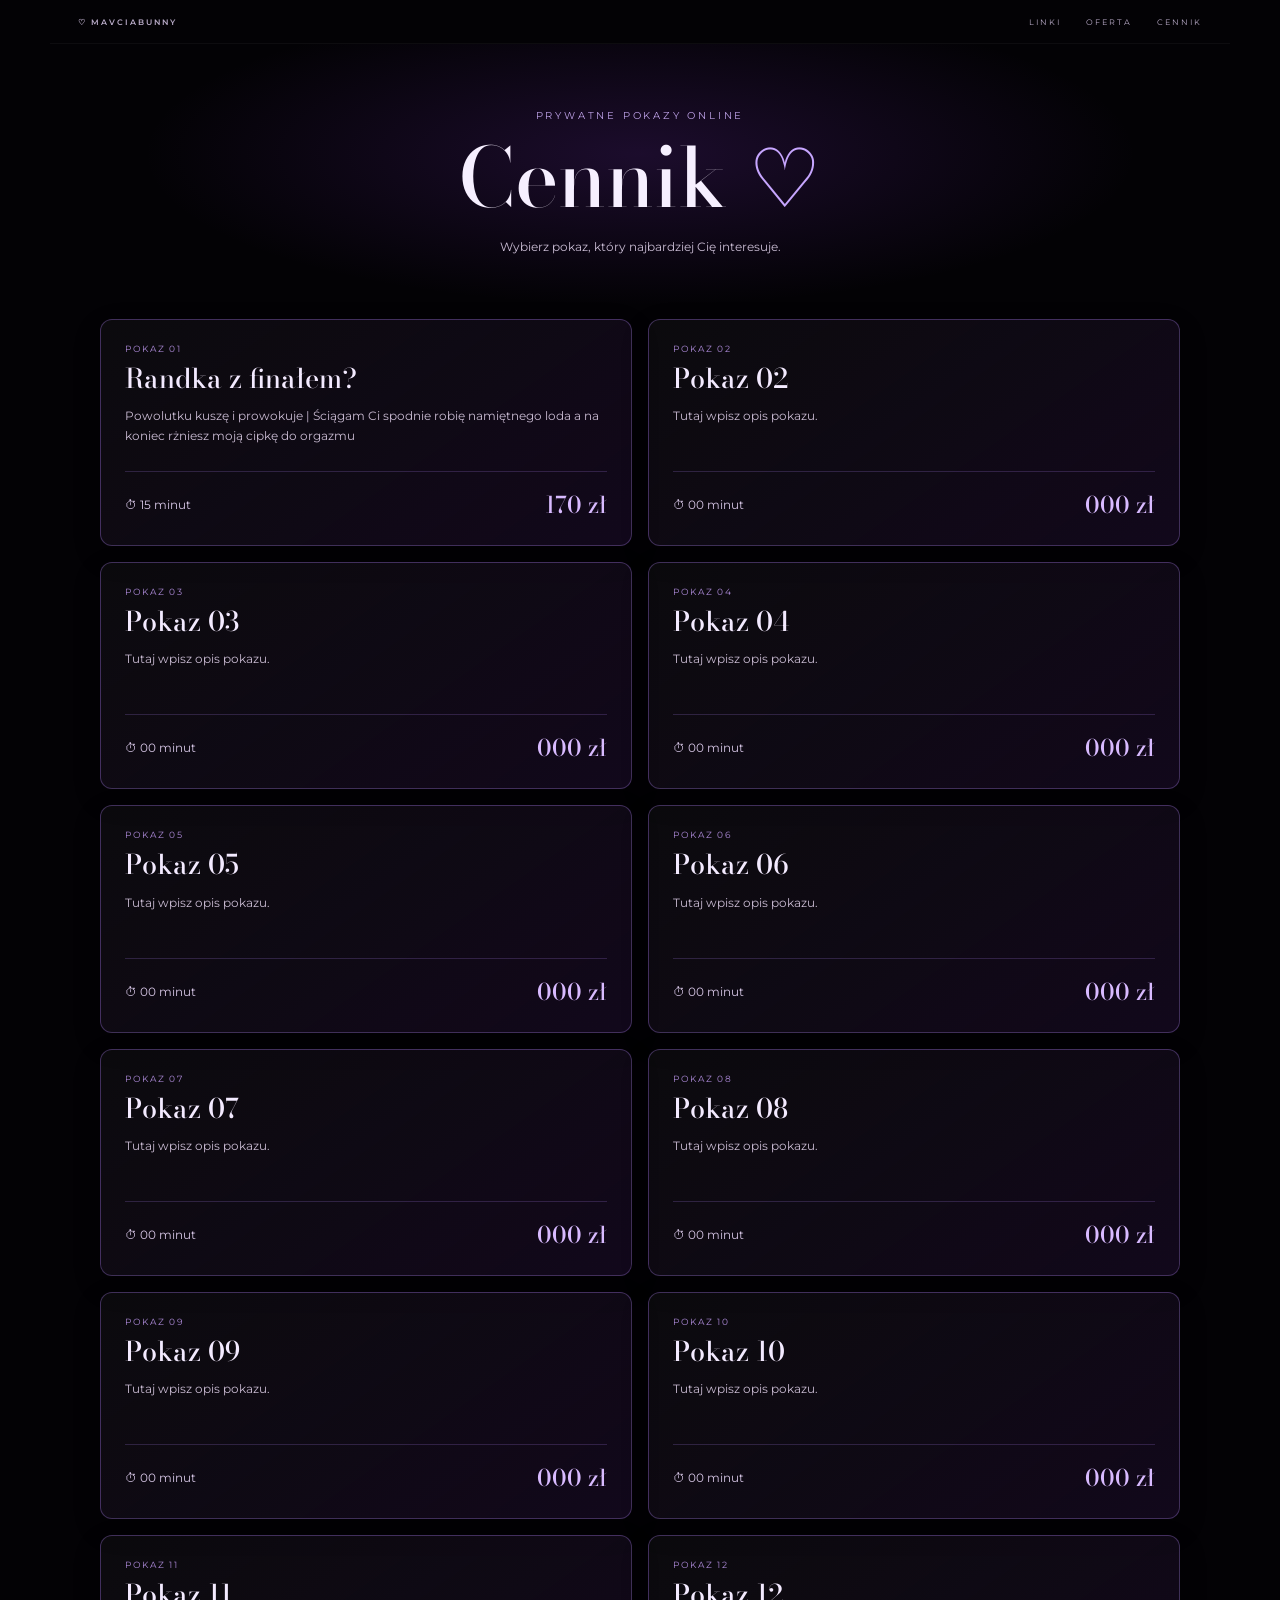
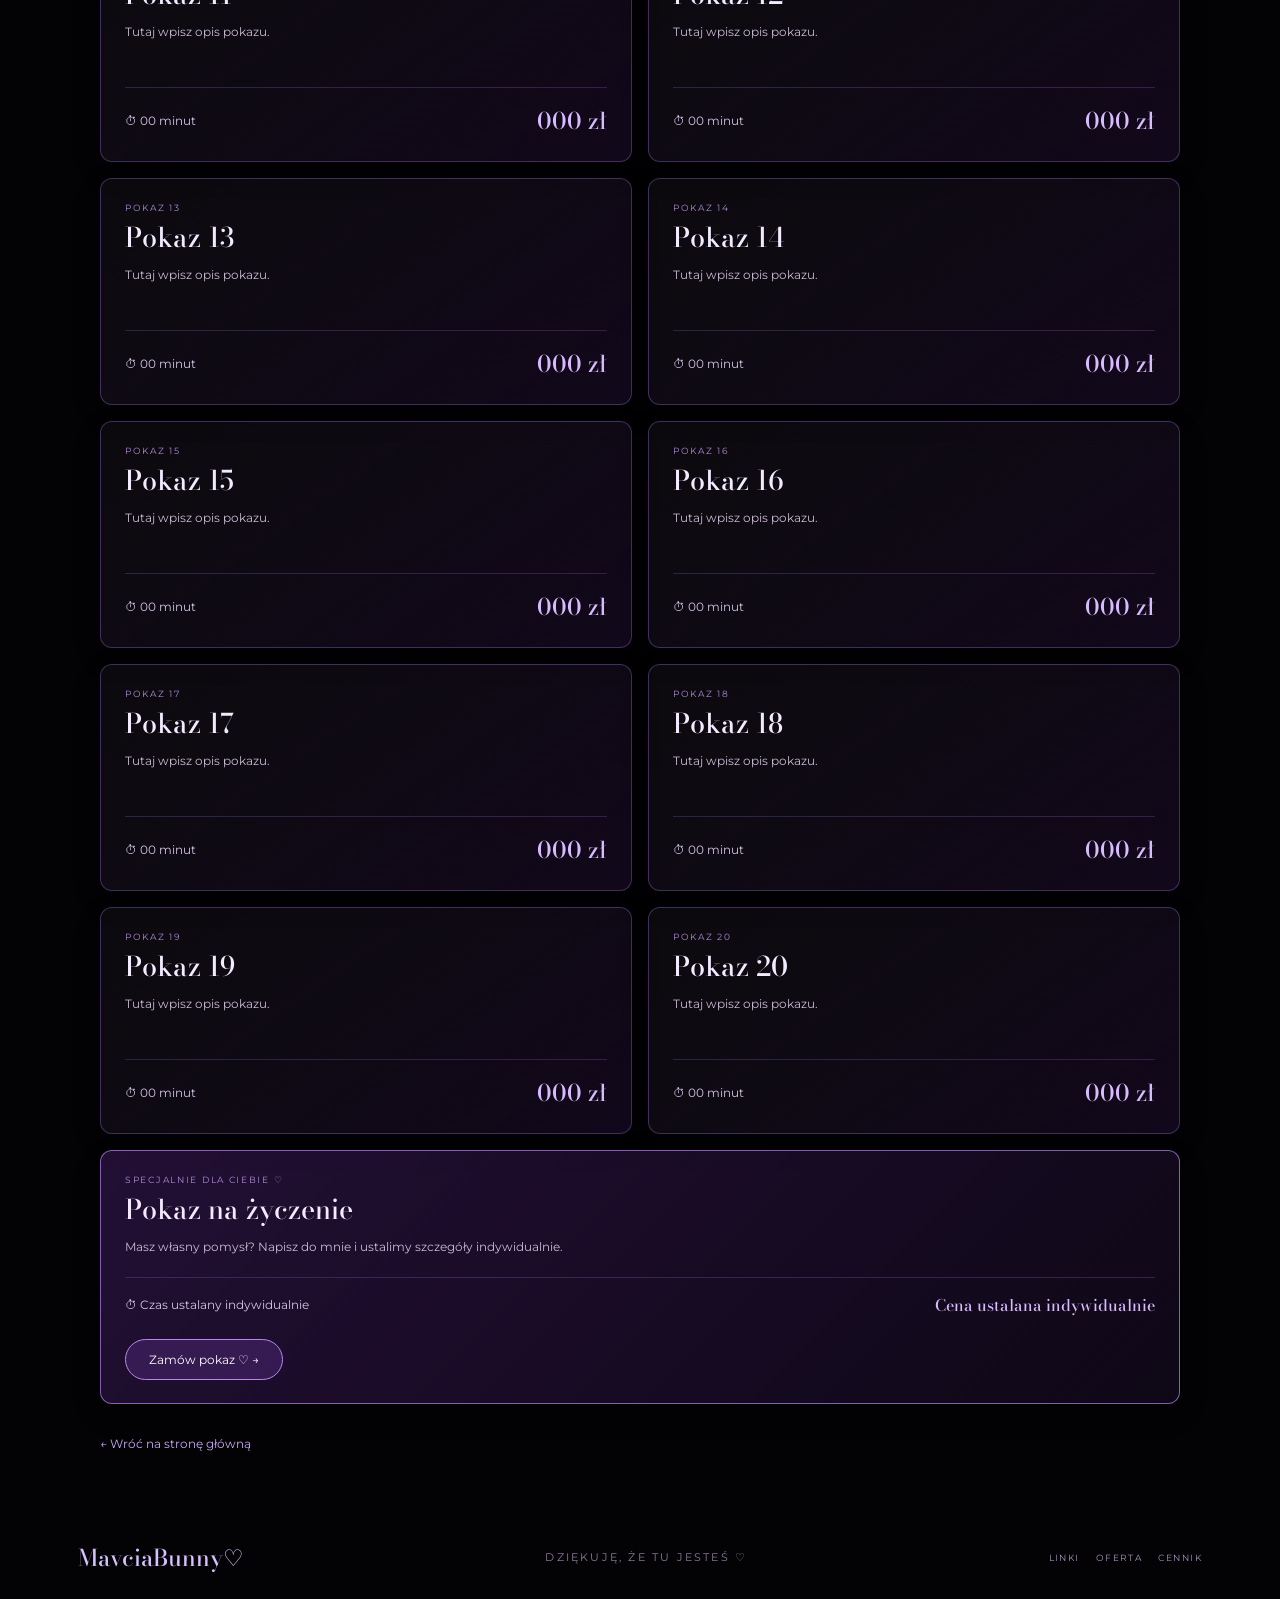
==== cennik.html @ 4457b880 "Fix spacing in price amount formatting" ====
<!doctype html>
<html lang="pl">
<head>
  <meta charset="utf-8">
  <meta name="viewport" content="width=device-width, initial-scale=1">
  <meta name="theme-color" content="#050307">
  <meta name="description" content="MavciaBunny — cennik pokazów i zamówień indywidualnych.">
  <title>Cennik ♡ MavciaBunny</title>
  <link rel="preconnect" href="https://fonts.googleapis.com">
  <link rel="preconnect" href="https://fonts.gstatic.com" crossorigin>
  <link href="https://fonts.googleapis.com/css2?family=Bodoni+Moda:opsz,wght@6..96,400;6..96,500;6..96,600&family=Montserrat:wght@300;400;500;600&display=swap" rel="stylesheet">
  <link rel="stylesheet" href="style.css">
  <style>
    /* Style tylko dla podstrony cennika */
    .price-page { max-width: 1180px; margin: 0 auto; padding: 0 50px 65px; }
    .price-intro { position: relative; overflow: hidden; text-align: center; padding: 65px 20px 50px; }
    .price-intro::before { content: ""; position: absolute; inset: 0; background: radial-gradient(ellipse at 50% 40%,rgba(116,49,184,.22),transparent 65%); pointer-events: none; }
    .price-kicker { position: relative; color: #bca0e5; font-size: 10px; letter-spacing: .28em; }
    .price-intro h1 { position: relative; font: 500 clamp(48px,8vw,82px)/1 'Bodoni Moda',serif; margin: 15px 0 18px; color: #f6efff; }
    .price-intro h1 span { color: #c7a6ff; }
    .price-intro p { position: relative; color: #c9bcd3; font-size: 12px; line-height: 1.7; }
    .price-grid { display: grid; grid-template-columns: repeat(2,minmax(0,1fr)); gap: 16px; }
    .price-card { display: flex; flex-direction: column; min-width: 0; padding: 23px 24px; border: 1px solid rgba(181,137,255,.30); border-radius: 12px; background: linear-gradient(145deg,rgba(255,255,255,.035),rgba(22,10,33,.80)); box-shadow: 0 10px 30px rgba(0,0,0,.13); }
    .price-card-header { display: flex; justify-content: space-between; align-items: flex-start; gap: 12px; }
    .price-index { color: #ad8ad9; font-size: 9px; letter-spacing: .19em; }
    .price-card h2 { margin: 9px 0 12px; font: 500 27px/1.15 'Bodoni Moda',serif; color: #f3eaff; }
    .price-description { flex: 1; min-height: 45px; margin: 0 0 20px; font: 400 12px/1.65 Montserrat,Arial,sans-serif; color: #c9bbd2; overflow-wrap: anywhere; }
    .price-meta { display: flex; justify-content: space-between; align-items: center; flex-wrap: wrap; gap: 12px; padding-top: 15px; border-top: 1px solid rgba(181,137,255,.2); }
    .price-duration { color: #d5c5e4; font-size: 12px; }
    .price-amount { color: #d8baff; font: 500 23px 'Bodoni Moda',serif; }
    .price-custom { grid-column: 1 / -1; border-color: rgba(192,139,255,.65); background: linear-gradient(135deg,rgba(103,45,154,.32),rgba(15,8,23,.96)); }
    .price-custom .price-description { min-height: 0; }
    .price-custom .price-amount { font-size: 16px; }
    .price-contact { display: inline-flex; align-items: center; justify-content: center; align-self: flex-start; margin-top: 22px; padding: 12px 23px; border: 1px solid #b688ee; border-radius: 999px; color: #fff; background: rgba(115,61,177,.28); font-size: 12px; transition: background .2s; }
    .price-contact:hover { background: rgba(140,74,210,.5); }
    .price-back { display: inline-block; margin: 32px 0 0; font-size: 12px; color: #c8a8f5; }
    .price-back:hover { color: white; }
    @media(max-width:800px) { .price-page { padding: 0 16px 42px; } .price-intro { padding: 49px 8px 34px; } .price-grid { grid-template-columns: 1fr; gap: 12px; } .price-card { padding: 19px 18px; } .price-card h2 { font-size: 25px; } .price-description { min-height: 0; } }
  </style>
</head>
<body>
<header class="topbar">
  <a class="mini-brand" href="index.html#top">♡ MAVCIABUNNY</a>
  <nav>
    <a href="index.html#links">LINKI</a>
    <a href="index.html#live">OFERTA</a>
    <a href="cennik.html" aria-current="page">CENNIK</a>
  </nav>
</header>
<main class="price-page">
  <div class="price-intro">
    <div class="price-kicker">PRYWATNE POKAZY ONLINE</div>
    <h1>Cennik <span>♡</span></h1>
    <p>Wybierz pokaz, który najbardziej Cię interesuje.</p>
  </div>
  <div class="price-grid">
    <!-- POKAZ 01: edytuj nazwę, opis, czas i cenę poniżej -->
    <article class="price-card">
      <div class="price-card-header"><span class="price-index">POKAZ 01</span></div>
      <h2>Randka z finałem?</h2>
      <p class="price-description">Powolutku kuszę i prowokuje | Ściągam Ci spodnie robię namiętnego loda a na koniec rżniesz moją cipkę do orgazmu</p>
      <div class="price-meta">
        <span class="price-duration">⏱ 15 minut</span>
        <strong class="price-amount">170 zł</strong>
      </div>
    </article>
    <!-- POKAZ 02: edytuj nazwę, opis, czas i cenę poniżej -->
    <article class="price-card">
      <div class="price-card-header"><span class="price-index">POKAZ 02</span></div>
      <h2>Pokaz 02</h2>
      <p class="price-description">Tutaj wpisz opis pokazu.</p>
      <div class="price-meta">
        <span class="price-duration">⏱ 00 minut</span>
        <strong class="price-amount">000 zł</strong>
      </div>
    </article>
    <!-- POKAZ 03: edytuj nazwę, opis, czas i cenę poniżej -->
    <article class="price-card">
      <div class="price-card-header"><span class="price-index">POKAZ 03</span></div>
      <h2>Pokaz 03</h2>
      <p class="price-description">Tutaj wpisz opis pokazu.</p>
      <div class="price-meta">
        <span class="price-duration">⏱ 00 minut</span>
        <strong class="price-amount">000 zł</strong>
      </div>
    </article>
    <!-- POKAZ 04: edytuj nazwę, opis, czas i cenę poniżej -->
    <article class="price-card">
      <div class="price-card-header"><span class="price-index">POKAZ 04</span></div>
      <h2>Pokaz 04</h2>
      <p class="price-description">Tutaj wpisz opis pokazu.</p>
      <div class="price-meta">
        <span class="price-duration">⏱ 00 minut</span>
        <strong class="price-amount">000 zł</strong>
      </div>
    </article>
    <!-- POKAZ 05: edytuj nazwę, opis, czas i cenę poniżej -->
    <article class="price-card">
      <div class="price-card-header"><span class="price-index">POKAZ 05</span></div>
      <h2>Pokaz 05</h2>
      <p class="price-description">Tutaj wpisz opis pokazu.</p>
      <div class="price-meta">
        <span class="price-duration">⏱ 00 minut</span>
        <strong class="price-amount">000 zł</strong>
      </div>
    </article>
    <!-- POKAZ 06: edytuj nazwę, opis, czas i cenę poniżej -->
    <article class="price-card">
      <div class="price-card-header"><span class="price-index">POKAZ 06</span></div>
      <h2>Pokaz 06</h2>
      <p class="price-description">Tutaj wpisz opis pokazu.</p>
      <div class="price-meta">
        <span class="price-duration">⏱ 00 minut</span>
        <strong class="price-amount">000 zł</strong>
      </div>
    </article>
    <!-- POKAZ 07: edytuj nazwę, opis, czas i cenę poniżej -->
    <article class="price-card">
      <div class="price-card-header"><span class="price-index">POKAZ 07</span></div>
      <h2>Pokaz 07</h2>
      <p class="price-description">Tutaj wpisz opis pokazu.</p>
      <div class="price-meta">
        <span class="price-duration">⏱ 00 minut</span>
        <strong class="price-amount">000 zł</strong>
      </div>
    </article>
    <!-- POKAZ 08: edytuj nazwę, opis, czas i cenę poniżej -->
    <article class="price-card">
      <div class="price-card-header"><span class="price-index">POKAZ 08</span></div>
      <h2>Pokaz 08</h2>
      <p class="price-description">Tutaj wpisz opis pokazu.</p>
      <div class="price-meta">
        <span class="price-duration">⏱ 00 minut</span>
        <strong class="price-amount">000 zł</strong>
      </div>
    </article>
    <!-- POKAZ 09: edytuj nazwę, opis, czas i cenę poniżej -->
    <article class="price-card">
      <div class="price-card-header"><span class="price-index">POKAZ 09</span></div>
      <h2>Pokaz 09</h2>
      <p class="price-description">Tutaj wpisz opis pokazu.</p>
      <div class="price-meta">
        <span class="price-duration">⏱ 00 minut</span>
        <strong class="price-amount">000 zł</strong>
      </div>
    </article>
    <!-- POKAZ 10: edytuj nazwę, opis, czas i cenę poniżej -->
    <article class="price-card">
      <div class="price-card-header"><span class="price-index">POKAZ 10</span></div>
      <h2>Pokaz 10</h2>
      <p class="price-description">Tutaj wpisz opis pokazu.</p>
      <div class="price-meta">
        <span class="price-duration">⏱ 00 minut</span>
        <strong class="price-amount">000 zł</strong>
      </div>
    </article>
    <!-- POKAZ 11: edytuj nazwę, opis, czas i cenę poniżej -->
    <article class="price-card">
      <div class="price-card-header"><span class="price-index">POKAZ 11</span></div>
      <h2>Pokaz 11</h2>
      <p class="price-description">Tutaj wpisz opis pokazu.</p>
      <div class="price-meta">
        <span class="price-duration">⏱ 00 minut</span>
        <strong class="price-amount">000 zł</strong>
      </div>
    </article>
    <!-- POKAZ 12: edytuj nazwę, opis, czas i cenę poniżej -->
    <article class="price-card">
      <div class="price-card-header"><span class="price-index">POKAZ 12</span></div>
      <h2>Pokaz 12</h2>
      <p class="price-description">Tutaj wpisz opis pokazu.</p>
      <div class="price-meta">
        <span class="price-duration">⏱ 00 minut</span>
        <strong class="price-amount">000 zł</strong>
      </div>
    </article>
    <!-- POKAZ 13: edytuj nazwę, opis, czas i cenę poniżej -->
    <article class="price-card">
      <div class="price-card-header"><span class="price-index">POKAZ 13</span></div>
      <h2>Pokaz 13</h2>
      <p class="price-description">Tutaj wpisz opis pokazu.</p>
      <div class="price-meta">
        <span class="price-duration">⏱ 00 minut</span>
        <strong class="price-amount">000 zł</strong>
      </div>
    </article>
    <!-- POKAZ 14: edytuj nazwę, opis, czas i cenę poniżej -->
    <article class="price-card">
      <div class="price-card-header"><span class="price-index">POKAZ 14</span></div>
      <h2>Pokaz 14</h2>
      <p class="price-description">Tutaj wpisz opis pokazu.</p>
      <div class="price-meta">
        <span class="price-duration">⏱ 00 minut</span>
        <strong class="price-amount">000 zł</strong>
      </div>
    </article>
    <!-- POKAZ 15: edytuj nazwę, opis, czas i cenę poniżej -->
    <article class="price-card">
      <div class="price-card-header"><span class="price-index">POKAZ 15</span></div>
      <h2>Pokaz 15</h2>
      <p class="price-description">Tutaj wpisz opis pokazu.</p>
      <div class="price-meta">
        <span class="price-duration">⏱ 00 minut</span>
        <strong class="price-amount">000 zł</strong>
      </div>
    </article>
    <!-- POKAZ 16: edytuj nazwę, opis, czas i cenę poniżej -->
    <article class="price-card">
      <div class="price-card-header"><span class="price-index">POKAZ 16</span></div>
      <h2>Pokaz 16</h2>
      <p class="price-description">Tutaj wpisz opis pokazu.</p>
      <div class="price-meta">
        <span class="price-duration">⏱ 00 minut</span>
        <strong class="price-amount">000 zł</strong>
      </div>
    </article>
    <!-- POKAZ 17: edytuj nazwę, opis, czas i cenę poniżej -->
    <article class="price-card">
      <div class="price-card-header"><span class="price-index">POKAZ 17</span></div>
      <h2>Pokaz 17</h2>
      <p class="price-description">Tutaj wpisz opis pokazu.</p>
      <div class="price-meta">
        <span class="price-duration">⏱ 00 minut</span>
        <strong class="price-amount">000 zł</strong>
      </div>
    </article>
    <!-- POKAZ 18: edytuj nazwę, opis, czas i cenę poniżej -->
    <article class="price-card">
      <div class="price-card-header"><span class="price-index">POKAZ 18</span></div>
      <h2>Pokaz 18</h2>
      <p class="price-description">Tutaj wpisz opis pokazu.</p>
      <div class="price-meta">
        <span class="price-duration">⏱ 00 minut</span>
        <strong class="price-amount">000 zł</strong>
      </div>
    </article>
    <!-- POKAZ 19: edytuj nazwę, opis, czas i cenę poniżej -->
    <article class="price-card">
      <div class="price-card-header"><span class="price-index">POKAZ 19</span></div>
      <h2>Pokaz 19</h2>
      <p class="price-description">Tutaj wpisz opis pokazu.</p>
      <div class="price-meta">
        <span class="price-duration">⏱ 00 minut</span>
        <strong class="price-amount">000 zł</strong>
      </div>
    </article>
    <!-- POKAZ 20: edytuj nazwę, opis, czas i cenę poniżej -->
    <article class="price-card">
      <div class="price-card-header"><span class="price-index">POKAZ 20</span></div>
      <h2>Pokaz 20</h2>
      <p class="price-description">Tutaj wpisz opis pokazu.</p>
      <div class="price-meta">
        <span class="price-duration">⏱ 00 minut</span>
        <strong class="price-amount">000 zł</strong>
      </div>
    </article>
    <!-- POKAZ NA ŻYCZENIE -->
    <article class="price-card price-custom">
      <span class="price-index">SPECJALNIE DLA CIEBIE ♡</span>
      <h2>Pokaz na życzenie</h2>
      <p class="price-description">Masz własny pomysł? Napisz do mnie i ustalimy szczegóły indywidualnie.</p>
      <div class="price-meta">
        <span class="price-duration">⏱ Czas ustalany indywidualnie</span>
        <strong class="price-amount">Cena ustalana indywidualnie</strong>
      </div>
      <a class="price-contact" href="https://t.me/mavciabunny" target="_blank" rel="noopener noreferrer">Zamów pokaz ♡ →</a>
    </article>
  </div>
  <a class="price-back" href="index.html">← Wróć na stronę główną</a>
</main>
<footer>
  <div class="footer-brand">MavciaBunny♡</div>
  <p>DZIĘKUJĘ, ŻE TU JESTEŚ ♡</p>
  <div class="footer-links">
    <a href="index.html#links">LINKI</a>
    <a href="index.html#live">OFERTA</a>
    <a href="cennik.html">CENNIK</a>
  </div>
</footer>
</body>
</html>
---- style.css ----
/* =========================================================
   MAVCIABUNNY
   BLACK / VIOLET / DARK FEMININE
========================================================= */

:root {
  --bg: #030205;
  --panel: #08060b;
  --violet: #8f54e8;
  --violet2: #c7a6ff;
  --ink: #fffaff;
  --muted: #a79daf;
  --line: rgba(181, 137, 255, .28);
}


/* =========================================================
   RESET
========================================================= */

* {
  box-sizing: border-box;
}

html {
  scroll-behavior: smooth;
}

body {
  margin: 0;
  background: var(--bg);
  color: var(--ink);
  font-family: Montserrat, Arial, sans-serif;
  overflow-x: hidden;
}

a {
  color: inherit;
  text-decoration: none;
}

img {
  display: block;
  width: 100%;
  height: 100%;
  object-fit: cover;
}


/* =========================================================
   TOPBAR
========================================================= */

.topbar {
  height: 44px;
  max-width: 1180px;
  margin: auto;
  padding: 0 28px;

  display: flex;
  align-items: center;
  justify-content: space-between;

  border-bottom: 1px solid rgba(255,255,255,.04);

  font-size: 8px;
  letter-spacing: .25em;
  color: #b9abc8;
}

.mini-brand {
  font-weight: 600;
}

.topbar nav {
  display: flex;
  gap: 25px;
}

.topbar a:hover {
  color: #fff;
}


/* =========================================================
   HERO
========================================================= */

.hero {
  position: relative;
  max-width: 1180px;
  height: 470px;
  margin: auto;
  overflow: hidden;

  background: #060408;

  border-bottom: 1px solid rgba(255,255,255,.04);
}

.hero-photo {
  position: absolute;
  inset: 0 0 0 38%;
}

.hero-photo img {
  object-position: center 44%;

  filter:
    grayscale(.18)
    saturate(.72)
    contrast(1.1)
    brightness(.54);
}

.hero-photo::after {
  content: "";
  position: absolute;
  inset: 0;

  background:
    linear-gradient(
      90deg,
      #050306 0%,
      rgba(5,3,7,.9) 20%,
      rgba(5,3,7,.15) 66%
    ),
    linear-gradient(
      0deg,
      #050306 0%,
      transparent 30%
    ),
    linear-gradient(
      135deg,
      rgba(102,45,171,.34),
      transparent 55%
    );

  mix-blend-mode: screen;
}

.hero::after {
  content: "";
  position: absolute;
  inset: 0;

  background:
    radial-gradient(
      circle at 27% 47%,
      rgba(137,75,224,.14),
      transparent 27%
    );

  pointer-events: none;
}


/* =========================================================
   HERO TEXT
========================================================= */

.hero-copy {
  position: absolute;
  z-index: 3;

  left: 5%;
  top: 50%;

  transform: translateY(-50%);

  width: 61%;
}

.eyebrow {
  margin: 0;

  font-size: 9px;
  letter-spacing: .38em;

  color: #aa99bd;
}

.hero h1,
.section h2,
.about h2,
.footer-brand {
  font-family: 'Bodoni Moda', serif;
  font-weight: 500;
}

.hero h1 {
  margin: 14px 0 12px;

  font-size: clamp(62px, 7.2vw, 103px);
  line-height: .82;

  letter-spacing: -.07em;
}

.hero h1 span {
  background:
    linear-gradient(
      100deg,
      #fff 8%,
      #e8dcff 52%,
      #b27cff 90%
    );

  -webkit-background-clip: text;
  background-clip: text;

  color: transparent;
}

.hero h1 i,
.section h2 i,
.about h2 i {
  font-style: normal;

  color: var(--violet2);

  font-size: .52em;

  text-shadow:
    0 0 15px rgba(176,112,255,.45);
}

.hero-sub {
  margin: 15px 0 24px;

  font-family: 'Bodoni Moda', serif;

  letter-spacing: .25em;
  font-size: 14px;

  color: #d5c9df;
}


/* =========================================================
   BUTTONS
========================================================= */

.cta {
  display: inline-flex;
  align-items: center;

  gap: 25px;

  padding: 10px 12px 10px 20px;

  border: 1px solid rgba(190,144,255,.7);
  border-radius: 999px;

  background:
    linear-gradient(
      180deg,
      rgba(133,71,215,.38),
      rgba(54,21,81,.42)
    );

  font-family: 'Bodoni Moda', serif;
  font-size: 14px;
}

.cta b {
  width: 26px;
  height: 26px;

  display: grid;
  place-items: center;

  border-radius: 50%;

  background: #09060d;

  border: 1px solid rgba(255,255,255,.14);
}

.ghost {
  background: transparent;
}


/* =========================================================
   FIOLETOWY KRÓLIK
========================================================= */

.bunny-logo {
  position: absolute;
  z-index: 4;

  height: auto;

  object-fit: contain;

  filter:
    drop-shadow(0 0 5px rgba(190,115,255,.72))
    drop-shadow(0 0 16px rgba(143,84,232,.38));

  pointer-events: none;
}

.bunny-logo-hero {
  width: 82px;

  left: 45%;
  bottom: 5%;

  transform: rotate(-7deg);
}

.bunny-logo-about {
  width: 68px;

  right: 7%;
  top: 8%;

  transform: rotate(6deg);

  opacity: .84;
}


/* =========================================================
   SECTIONS
========================================================= */

.section {
  max-width: 1180px;

  margin: auto;

  padding: 38px 50px;

  border-top:
    1px solid rgba(255,255,255,.035);
}

.section-head {
  display: flex;
  align-items: flex-end;
  justify-content: space-between;

  gap: 30px;

  margin-bottom: 20px;
}

.section-head small,
.about-copy > small {
  font-size: 10px;
  line-height: 1.4;

  letter-spacing: .27em;

  color: #9a86ac;
}

.section h2,
.about h2 {
  margin: 5px 0 0;

  font-size: 38px;
  line-height: 1;
}

.section-head > p {
  margin: 0;

  font-size: 11px;
  line-height: 1.4;

  letter-spacing: .2em;

  color: #8e8099;

  text-align: right;
}


/* =========================================================
   SOCIAL GRID
========================================================= */

.social-grid {
  display: grid;

  grid-template-columns:
    repeat(6, minmax(0,1fr));

  gap: 11px;
}

.link-card {
  min-width: 0;

  border: 1px solid var(--line);
  border-radius: 8px;

  background:
    linear-gradient(
      145deg,
      rgba(255,255,255,.025),
      rgba(18,8,26,.72)
    );

  transition:
    transform .22s ease,
    border-color .22s ease,
    box-shadow .22s ease;
}

.link-card:hover {
  transform: translateY(-3px);

  border-color:
    rgba(205,169,255,.7);

  box-shadow:
    0 8px 24px rgba(0,0,0,.35),
    0 0 20px rgba(145,76,255,.1);
}


/* =========================================================
   SHOWUP / MAJTKOMAT / TELEGRAM
========================================================= */

.social-main {
  grid-column: span 2;

  min-height: 120px;

  display: grid;

  grid-template-columns:
    30px minmax(0,1fr) 18px;

  align-items: start;

  column-gap: 12px;

  padding: 16px 14px;
}

.social-icon {
  margin-top: 3px;

  font-size: 20px;
  line-height: 1;
}

.social-content {
  min-width: 0;
}

.social-main .social-content strong {
  display: block;

  margin: 0 0 7px;

  font-family: 'Bodoni Moda', serif;

  font-size: 17px;
  line-height: 1.1;

  font-weight: 500;

  color: #f6efff;
}

.social-main .social-content p {
  display: block;

  width: 100%;
  max-width: 100%;

  margin: 0;
  padding: 0;

  font-family: Montserrat, Arial, sans-serif;

  font-size: 11.5px;
  line-height: 1.55;

  font-weight: 400;

  letter-spacing: 0;

  color: #d2c7da;

  white-space: normal;
  overflow-wrap: normal;
  word-break: normal;
}

.social-main em {
  margin-top: 2px;

  font-style: normal;

  font-size: 12px;

  color: #cdb3f4;
}


/* =========================================================
   INSTAGRAM / X / WISHLIST
========================================================= */

.social-small {
  grid-column: span 2;

  height: 66px;

  display: flex;
  align-items: center;

  gap: 10px;

  padding: 13px 15px;
}

.social-small > span {
  flex-shrink: 0;

  font-size: 19px;
}

.social-small strong {
  min-width: 0;

  font-family: 'Bodoni Moda', serif;

  font-size: 15px;
  font-weight: 400;

  white-space: nowrap;
}

.social-small em {
  margin-left: auto;

  flex-shrink: 0;

  font-style: normal;

  color: #cbb2ea;
}


/* =========================================================
   OFFER
========================================================= */

.live {
  padding-top: 32px;
  padding-bottom: 38px;
}

.schedule {
  display: grid;

  grid-template-columns:
    repeat(3, minmax(0,1fr));

  gap: 14px;
}

.schedule article {
  position: relative;

  height: 235px;

  overflow: hidden;

  display: flex;
  flex-direction: column;
  justify-content: flex-end;

  padding: 20px 18px;

  border: 1px solid var(--line);
  border-radius: 10px;

  background: #0d0912;
}

.schedule article::before {
  content: "";

  position: absolute;
  inset: 0;

  background:
    linear-gradient(
      0deg,
      rgba(5,2,8,.98) 0%,
      rgba(7,3,11,.88) 30%,
      rgba(8,4,12,.28) 68%,
      rgba(8,4,12,.08) 100%
    ),
    var(--bg) center / cover;

  filter:
    grayscale(.18)
    saturate(.72)
    brightness(.68);
}

.schedule article::after {
  content: "";

  position: absolute;
  inset: 0;

  background:
    linear-gradient(
      135deg,
      rgba(125,55,215,.30),
      transparent 58%
    );

  mix-blend-mode: screen;
}

.schedule article > * {
  position: relative;
  z-index: 1;
}

.offer-grid small {
  margin-bottom: 7px;

  font-size: 9px;

  letter-spacing: .23em;

  color: #cbb5e5;
}

.offer-grid strong {
  max-width: 100%;

  font-family: 'Bodoni Moda', serif;

  font-size: 25px;
  font-weight: 400;

  line-height: 1.05;

  color: #eadcff;
}

.offer-grid p {
  max-width: 100%;

  margin: 10px 0 0;

  font-size: 11px;
  line-height: 1.55;

  color: #d0c5d8;
}


/* =========================================================
   ABOUT
========================================================= */

.about {
  max-width: 1180px;

  min-height: 320px;

  margin: auto;

  display: grid;

  grid-template-columns:
    48% 52%;

  background: #060408;

  border-top:
    1px solid rgba(255,255,255,.04);

  border-bottom:
    1px solid rgba(255,255,255,.04);
}


/* NOWE ZDJĘCIE — bunnybed.webp */

.about-photo {
  position: relative;

  min-height: 320px;

  overflow: hidden;

  background: #060408;
}

.about-photo img {
  width: 100%;
  height: 100%;

  object-fit: cover;

  object-position: center 48%;

  filter:
    grayscale(.20)
    saturate(.72)
    contrast(1.10)
    brightness(.52);
}

.about-photo::after {
  content: "";

  position: absolute;
  inset: 0;

  pointer-events: none;

  background:
    linear-gradient(
      90deg,
      rgba(79,28,128,.24) 0%,
      rgba(82,31,137,.10) 40%,
      rgba(6,4,8,.88) 100%
    ),
    linear-gradient(
      0deg,
      #060408 0%,
      rgba(6,4,8,.18) 38%,
      rgba(115,55,180,.08) 100%
    );

  mix-blend-mode: screen;
}

.about-copy {
  position: relative;

  padding: 42px 44px;
}

.about-copy h2 {
  margin: 5px 0 8px;

  font-size: 50px;

  color: #dcc9ff;
}

.about-copy .tagline {
  margin: 0 0 12px;

  font-family: 'Bodoni Moda', serif;

  letter-spacing: .12em;

  font-size: 15px;

  color: #ded2e5;
}

.about-copy p:not(.tagline) {
  max-width: 520px;

  margin: 0 0 14px;

  color: #bdb1c7;

  line-height: 1.7;

  font-size: 11px;
}


/* =========================================================
   FOOTER
========================================================= */

footer {
  max-width: 1180px;

  min-height: 82px;

  margin: auto;

  padding: 18px 28px;

  display: flex;
  align-items: center;
  justify-content: space-between;
}

.footer-brand {
  font-size: 23px;

  color: #d6c0ff;
}

footer p {
  margin: 0;

  font-size: 11px;
  line-height: 1.5;

  letter-spacing: .2em;

  color: #8d7d9c;
}

.footer-links {
  display: flex;

  gap: 16px;

  font-size: 9px;

  letter-spacing: .16em;

  color: #a995bd;
}


/* =========================================================
   REVEAL
========================================================= */

.reveal {
  opacity: 0;

  transform: translateY(10px);

  transition:
    opacity .6s ease,
    transform .6s ease;
}

.reveal.in {
  opacity: 1;

  transform: none;
}


/* =========================================================
   MOBILE
========================================================= */

@media (max-width: 800px) {


  /* TOPBAR */

  .topbar {
    height: 40px;

    padding: 0 16px;
  }

  .topbar nav {
    gap: 12px;

    font-size: 7px;
  }


  /* HERO */

  .hero {
    height: 520px;
  }

  .hero-photo {
    inset: 0;
  }

  .hero-photo img {
    object-position: 62% center;

    filter:
      grayscale(.15)
      saturate(.68)
      brightness(.43);
  }

  .hero-photo::after {
    background:
      linear-gradient(
        0deg,
        #030205 0%,
        rgba(6,3,8,.76) 45%,
        rgba(6,3,8,.08) 82%
      ),
      linear-gradient(
        90deg,
        rgba(5,2,7,.82),
        transparent 78%
      ),
      linear-gradient(
        135deg,
        rgba(102,45,171,.25),
        transparent 60%
      );
  }

  .hero-copy {
    left: 20px;
    right: 18px;

    top: auto;
    bottom: 28px;

    transform: none;

    width: auto;
  }

  .eyebrow {
    font-size: 9px;
  }

  .hero h1 {
    font-size: 56px;
  }

  .hero-sub {
    margin: 10px 0 17px;

    font-size: 12px;
  }


  /* KRÓLIK HERO */

  .bunny-logo-hero {
    width: 68px;

    left: auto;
    right: 6%;
    bottom: 29%;
  }


  /* SECTIONS */

  .section {
    padding: 30px 16px;
  }

  .section-head {
    display: block;

    margin-bottom: 17px;
  }

  .section-head small,
  .about-copy > small {
    font-size: 9px;

    letter-spacing: .2em;
  }

  .section-head > p {
    display: block;

    margin-top: 8px;

    text-align: left;

    font-size: 10px;

    letter-spacing: .15em;
  }

  .section h2 {
    font-size: 34px;
  }


  /* =====================================================
     SOCIAL MOBILE
  ===================================================== */

  .social-grid {
    grid-template-columns:
      repeat(3, minmax(0,1fr));

    gap: 8px;
  }


  /* SHOWUP / MAJTKOMAT / TELEGRAM */

  .social-main {
    grid-column: 1 / -1;

    width: 100%;

    min-height: 94px;

    grid-template-columns:
      28px minmax(0,1fr) 18px;

    column-gap: 10px;

    padding: 14px 13px;
  }

  .social-icon {
    margin-top: 3px;

    font-size: 18px;
  }

  .social-main .social-content strong {
    margin: 0 0 5px;

    font-size: 16px;
    line-height: 1.1;
  }

  .social-main .social-content p {
    width: 100%;

    margin: 0 !important;
    padding: 0 !important;

    font-size: 10px !important;
    line-height: 1.45 !important;

    font-weight: 300;

    letter-spacing: 0 !important;

    white-space: normal !important;

    max-width: 100% !important;
  }

  .social-main em {
    margin-top: 2px;

    font-size: 11px;
  }


  /* INSTAGRAM / X / WISHLIST — JEDEN RZĄD */

  .social-small {
    grid-column: auto;

    width: 100%;
    height: 62px;

    min-width: 0;

    justify-content: center;

    padding: 9px 5px;

    gap: 5px;
  }

  .social-small > span {
    font-size: 17px;
  }

  .social-small strong {
    font-size: 11px;
  }

  .social-small em {
    display: none;
  }


  /* =====================================================
     OFFER MOBILE
  ===================================================== */

  .schedule {
    grid-template-columns: 1fr;

    gap: 12px;
  }

  .schedule article {
    height: 185px;

    padding: 18px;
  }

  .offer-grid strong {
    max-width: 95%;

    font-size: 23px;
  }

  .offer-grid p {
    max-width: 95%;

    font-size: 10.5px;
    line-height: 1.5;
  }

  .offer-grid small {
    font-size: 9px;
  }


  /* =====================================================
     ABOUT MOBILE
  ===================================================== */

  .about {
    grid-template-columns: 1fr;

    min-height: 0;
  }

  .about-photo {
    height: 260px;
    min-height: 260px;
  }

  .about-photo img {
    object-position: center 46%;

    filter:
      grayscale(.18)
      saturate(.72)
      contrast(1.10)
      brightness(.50);
  }

  .about-photo::after {
    background:
      linear-gradient(
        0deg,
        #060408 0%,
        rgba(6,4,8,.35) 35%,
        rgba(92,37,150,.12) 100%
      ),
      linear-gradient(
        90deg,
        rgba(112,53,178,.16),
        transparent 70%
      );
  }

  .about-copy {
    padding: 24px 20px 30px;
  }

  .about-copy h2 {
    font-size: 42px;
  }

  .about-copy .tagline {
    padding-right: 58px;
  }

  .about-copy p:not(.tagline) {
    font-size: 11px;

    line-height: 1.65;
  }


  /* KRÓLIK ABOUT */

  .bunny-logo-about {
    width: 57px;

    right: 5%;
    top: 9%;
  }


  /* FOOTER */

  footer {
    display: block;

    padding: 22px 16px;

    text-align: center;
  }

  footer p {
    margin: 10px 0;

    font-size: 11px;
  }

  .footer-links {
    justify-content: center;
  }

}


/* =========================================================
   VERY SMALL MOBILE
========================================================= */

@media (max-width: 380px) {

  .topbar nav a:nth-child(2) {
    display: none;
  }

  .hero h1 {
    font-size: 49px;
  }

  .social-main {
    grid-template-columns:
      26px minmax(0,1fr) 16px;

    column-gap: 8px;

    padding: 13px 11px;
  }

  .social-main .social-content strong {
    font-size: 16px;
  }

  .social-main .social-content p {
    font-size: 9.5px !important;
  }

  .social-small {
    padding: 8px 3px;

    gap: 3px;
  }

  .social-small > span {
    font-size: 15px;
  }

  .social-small strong {
    font-size: 10px;
  }

}
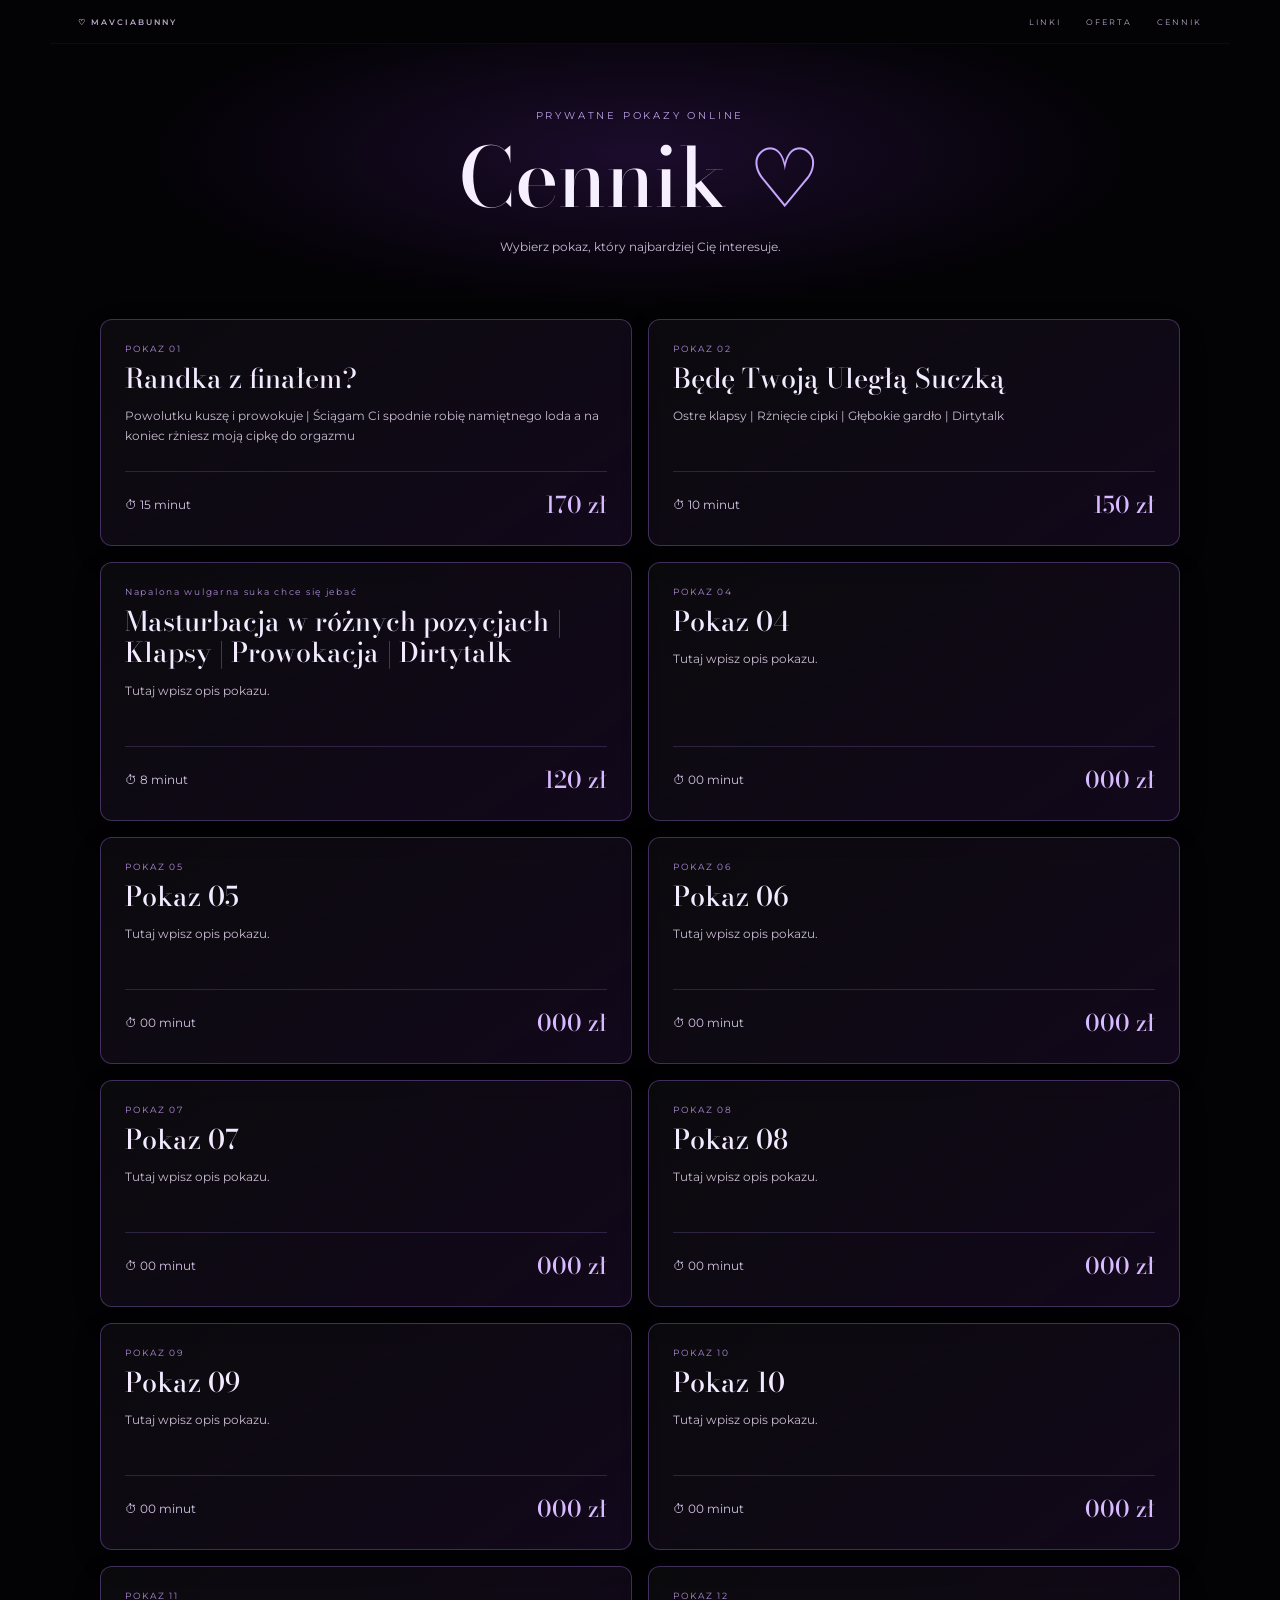
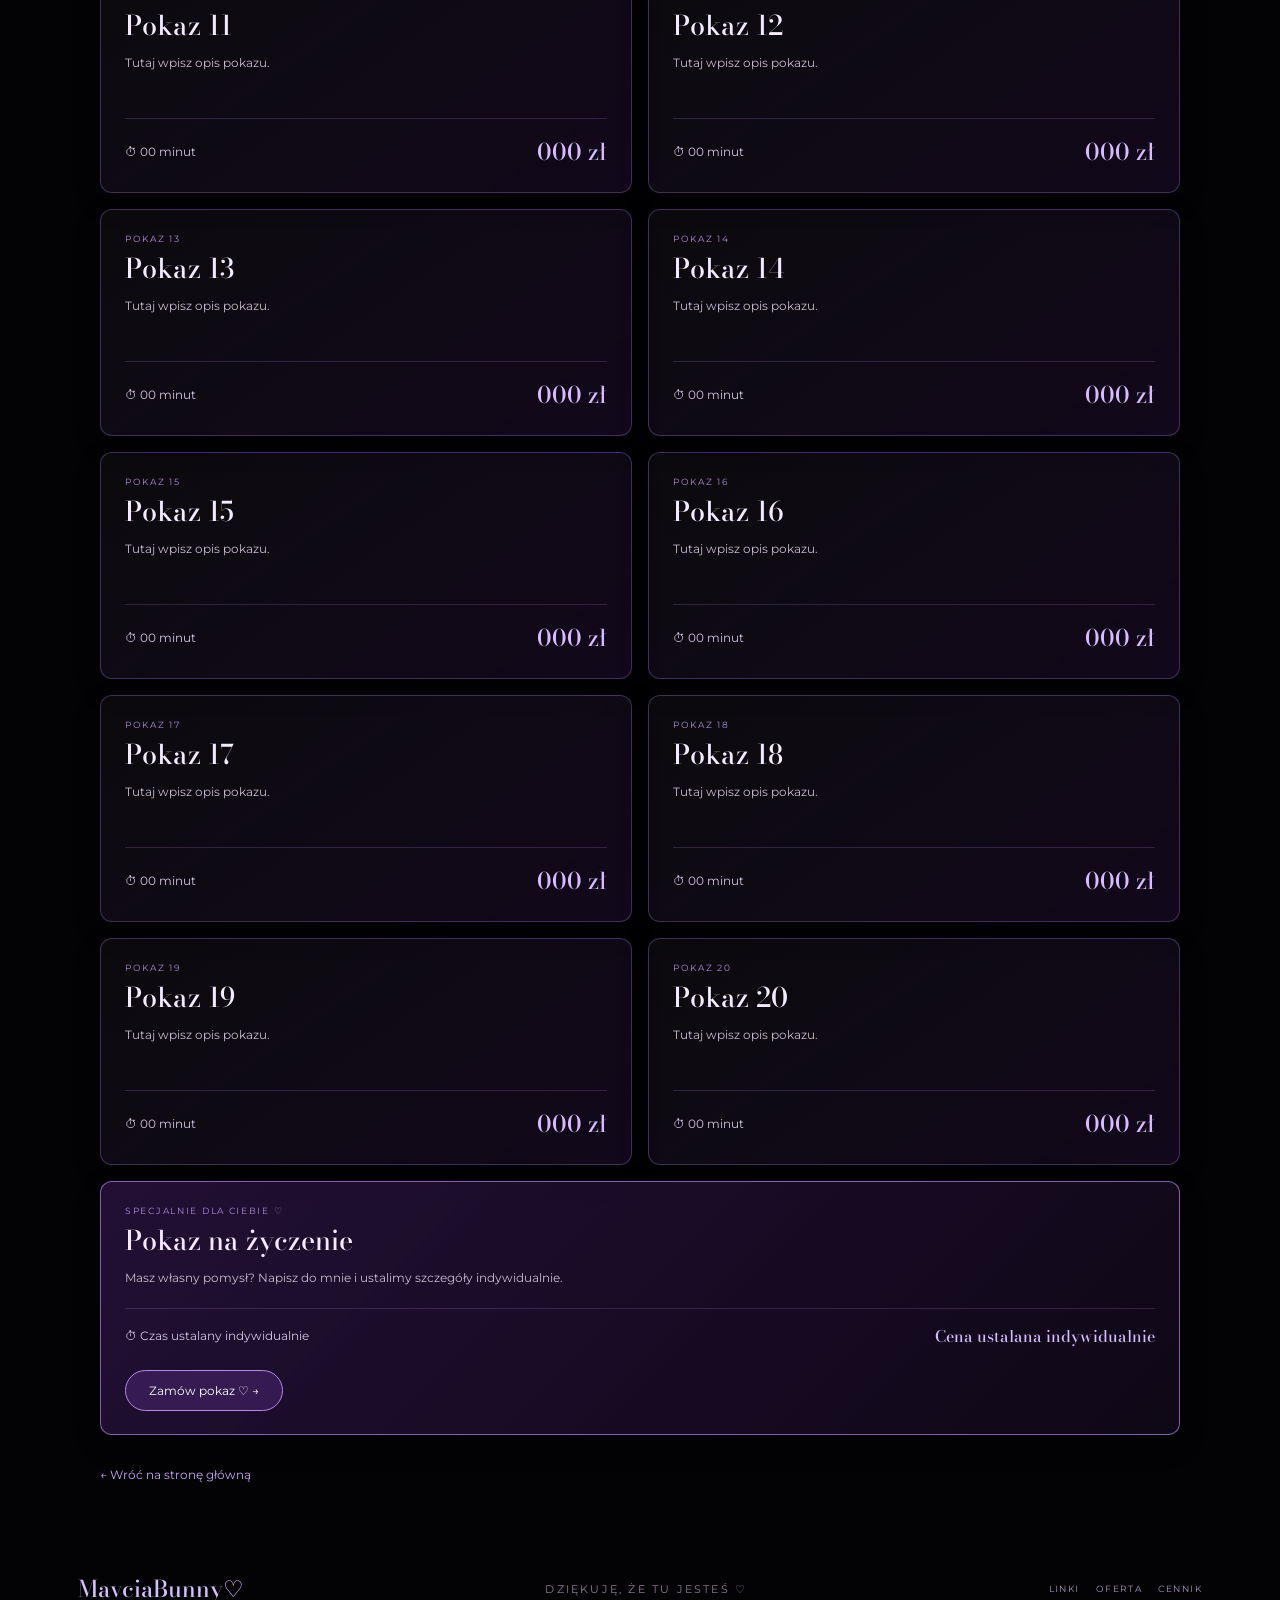
==== commit 6dec98ea: "Update show details and pricing in cennik.html" ====
--- a/cennik.html
+++ b/cennik.html
@@ -67,21 +67,21 @@
     <!-- POKAZ 02: edytuj nazwę, opis, czas i cenę poniżej -->
     <article class="price-card">
       <div class="price-card-header"><span class="price-index">POKAZ 02</span></div>
-      <h2>Pokaz 02</h2>
-      <p class="price-description">Tutaj wpisz opis pokazu.</p>
-      <div class="price-meta">
-        <span class="price-duration">⏱ 00 minut</span>
-        <strong class="price-amount">000 zł</strong>
+      <h2>Będę Twoją Uległą Suczką</h2>
+      <p class="price-description">Ostre klapsy | Rżnięcie cipki | Głębokie gardło | Dirtytalk</p>
+      <div class="price-meta">
+        <span class="price-duration">⏱ 10 minut</span>
+        <strong class="price-amount">150 zł</strong>
       </div>
     </article>
     <!-- POKAZ 03: edytuj nazwę, opis, czas i cenę poniżej -->
     <article class="price-card">
-      <div class="price-card-header"><span class="price-index">POKAZ 03</span></div>
-      <h2>Pokaz 03</h2>
-      <p class="price-description">Tutaj wpisz opis pokazu.</p>
-      <div class="price-meta">
-        <span class="price-duration">⏱ 00 minut</span>
-        <strong class="price-amount">000 zł</strong>
+      <div class="price-card-header"><span class="price-index">Napalona wulgarna suka chce się jebać</span></div>
+      <h2>Masturbacja w różnych pozycjach | Klapsy | Prowokacja | Dirtytalk</h2>
+      <p class="price-description">Tutaj wpisz opis pokazu.</p>
+      <div class="price-meta">
+        <span class="price-duration">⏱ 8 minut</span>
+        <strong class="price-amount">120 zł</strong>
       </div>
     </article>
     <!-- POKAZ 04: edytuj nazwę, opis, czas i cenę poniżej -->
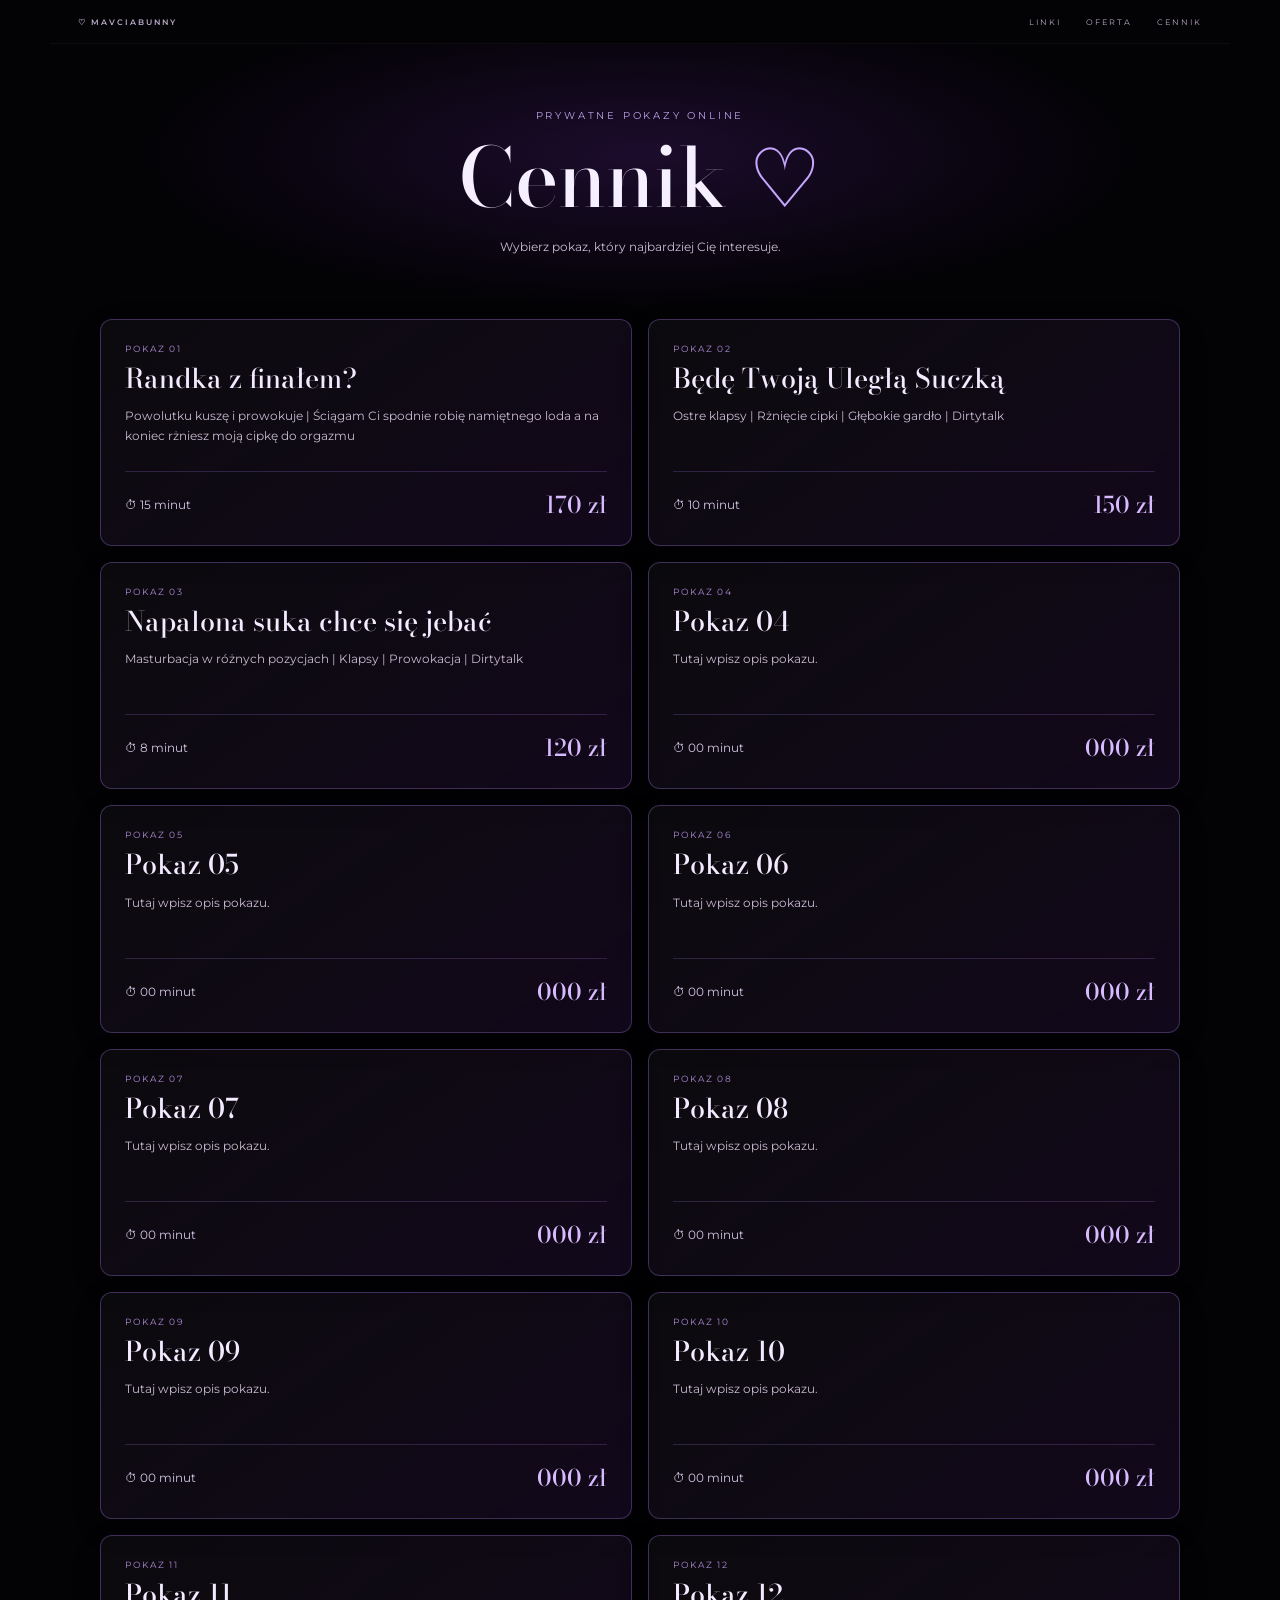
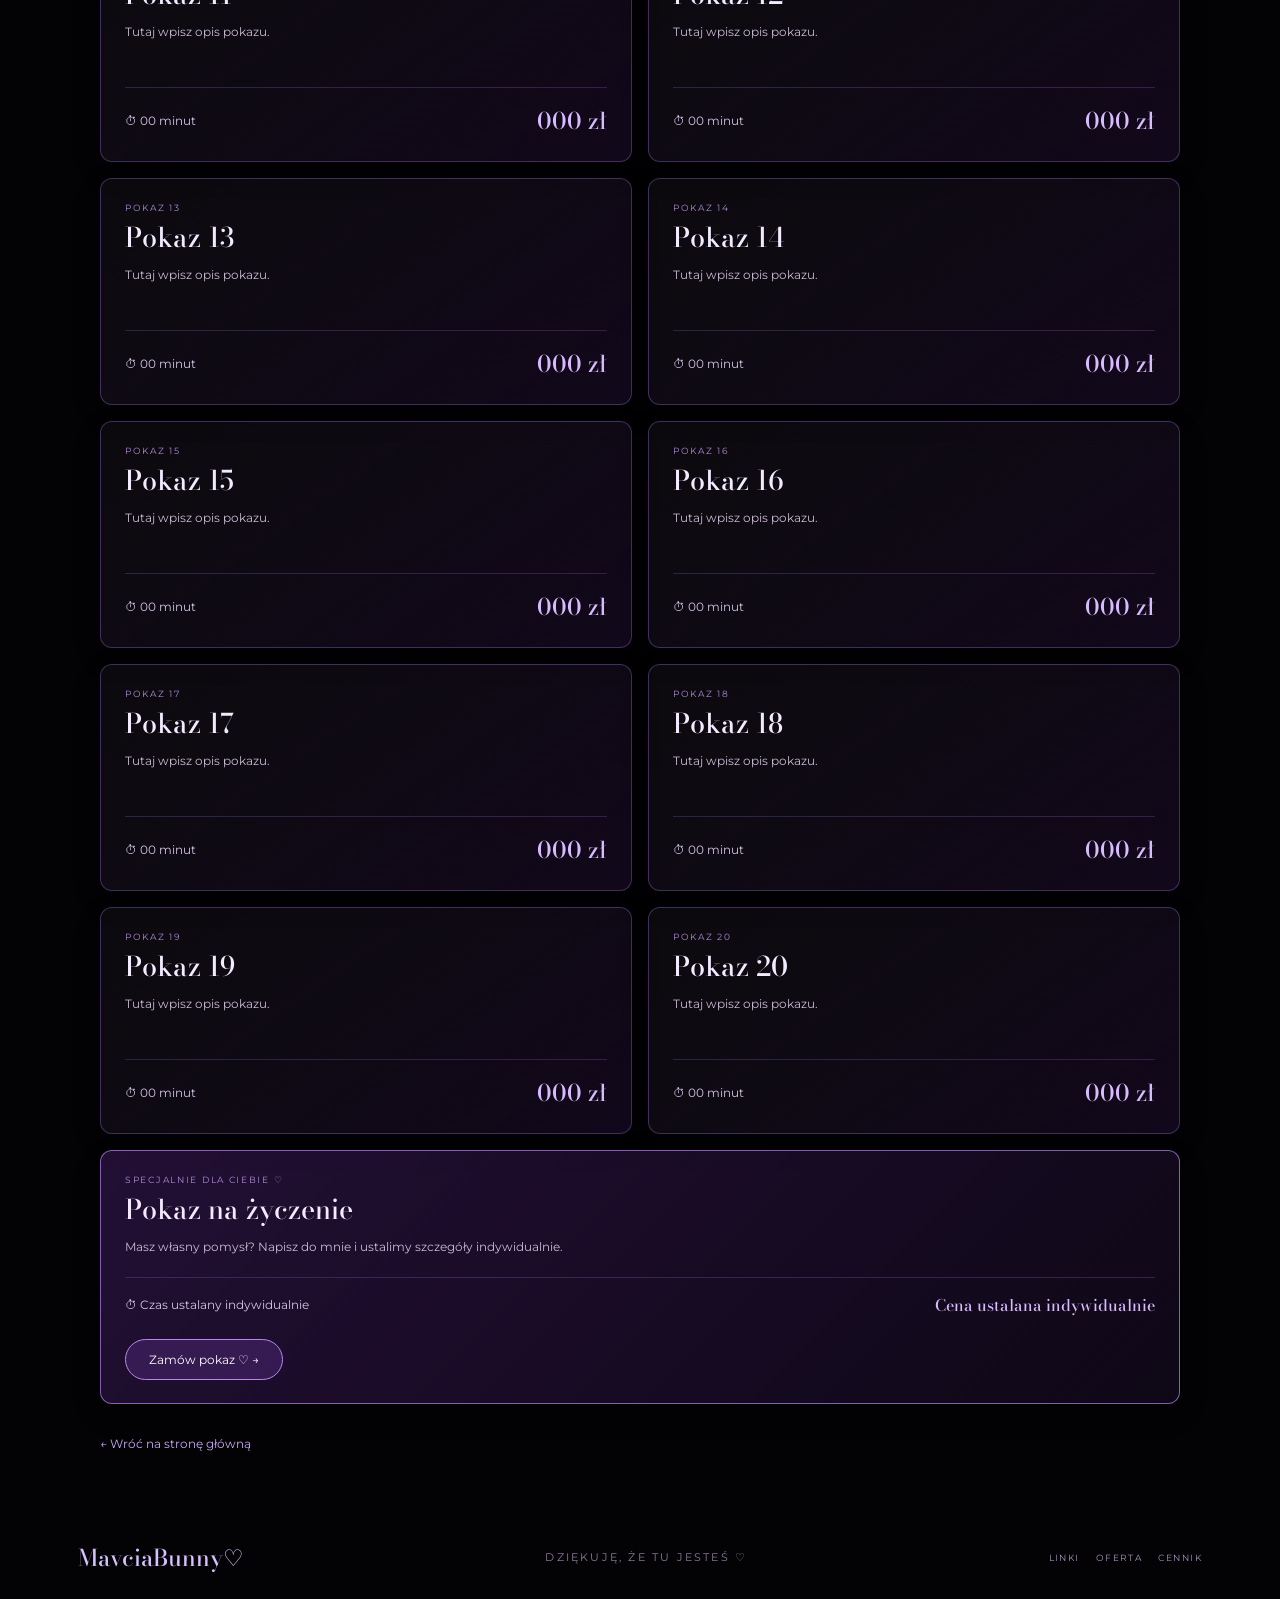
==== commit 4c3ff693: "Update show details in cennik.html" ====
--- a/cennik.html
+++ b/cennik.html
@@ -76,9 +76,9 @@
     </article>
     <!-- POKAZ 03: edytuj nazwę, opis, czas i cenę poniżej -->
     <article class="price-card">
-      <div class="price-card-header"><span class="price-index">Napalona wulgarna suka chce się jebać</span></div>
-      <h2>Masturbacja w różnych pozycjach | Klapsy | Prowokacja | Dirtytalk</h2>
-      <p class="price-description">Tutaj wpisz opis pokazu.</p>
+      <div class="price-card-header"><span class="price-index">POKAZ 03</span></div>
+      <h2>Napalona suka chce się jebać</h2>
+      <p class="price-description">Masturbacja w różnych pozycjach | Klapsy | Prowokacja | Dirtytalk</p>
       <div class="price-meta">
         <span class="price-duration">⏱ 8 minut</span>
         <strong class="price-amount">120 zł</strong>
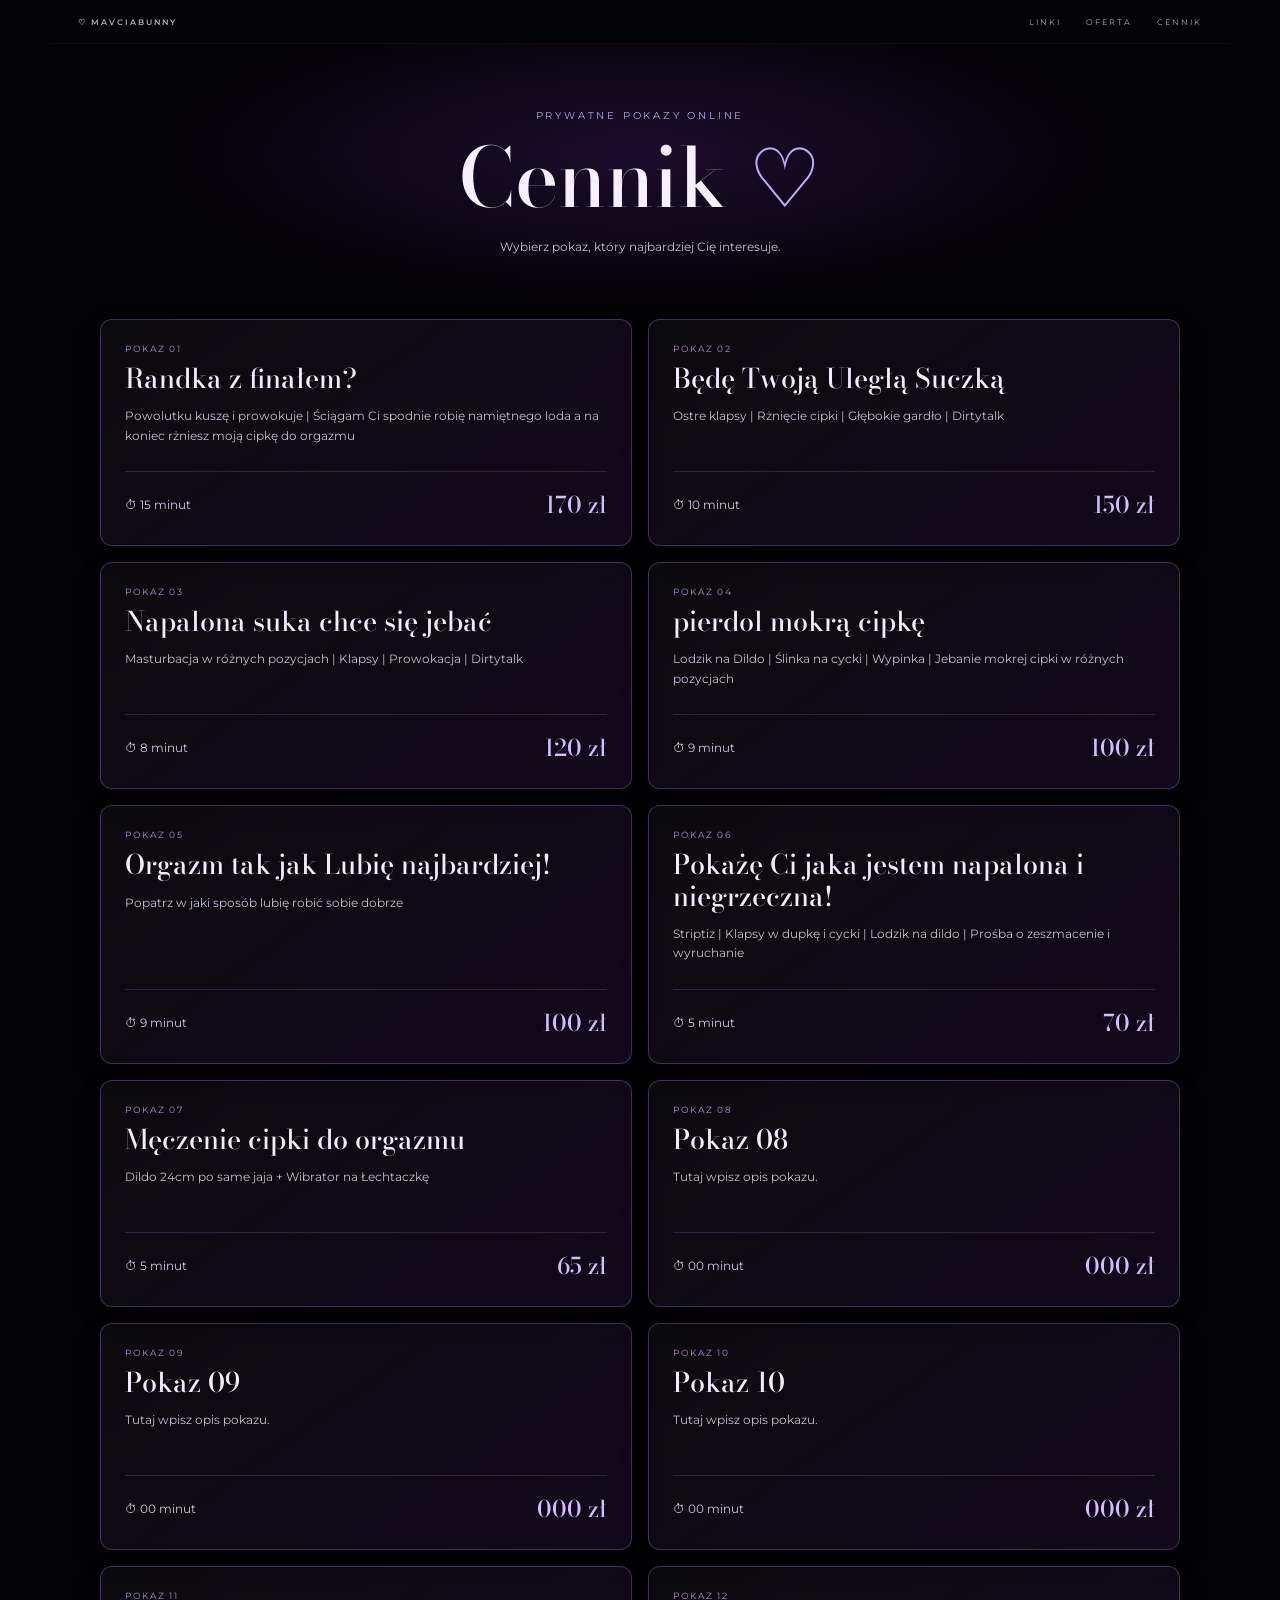
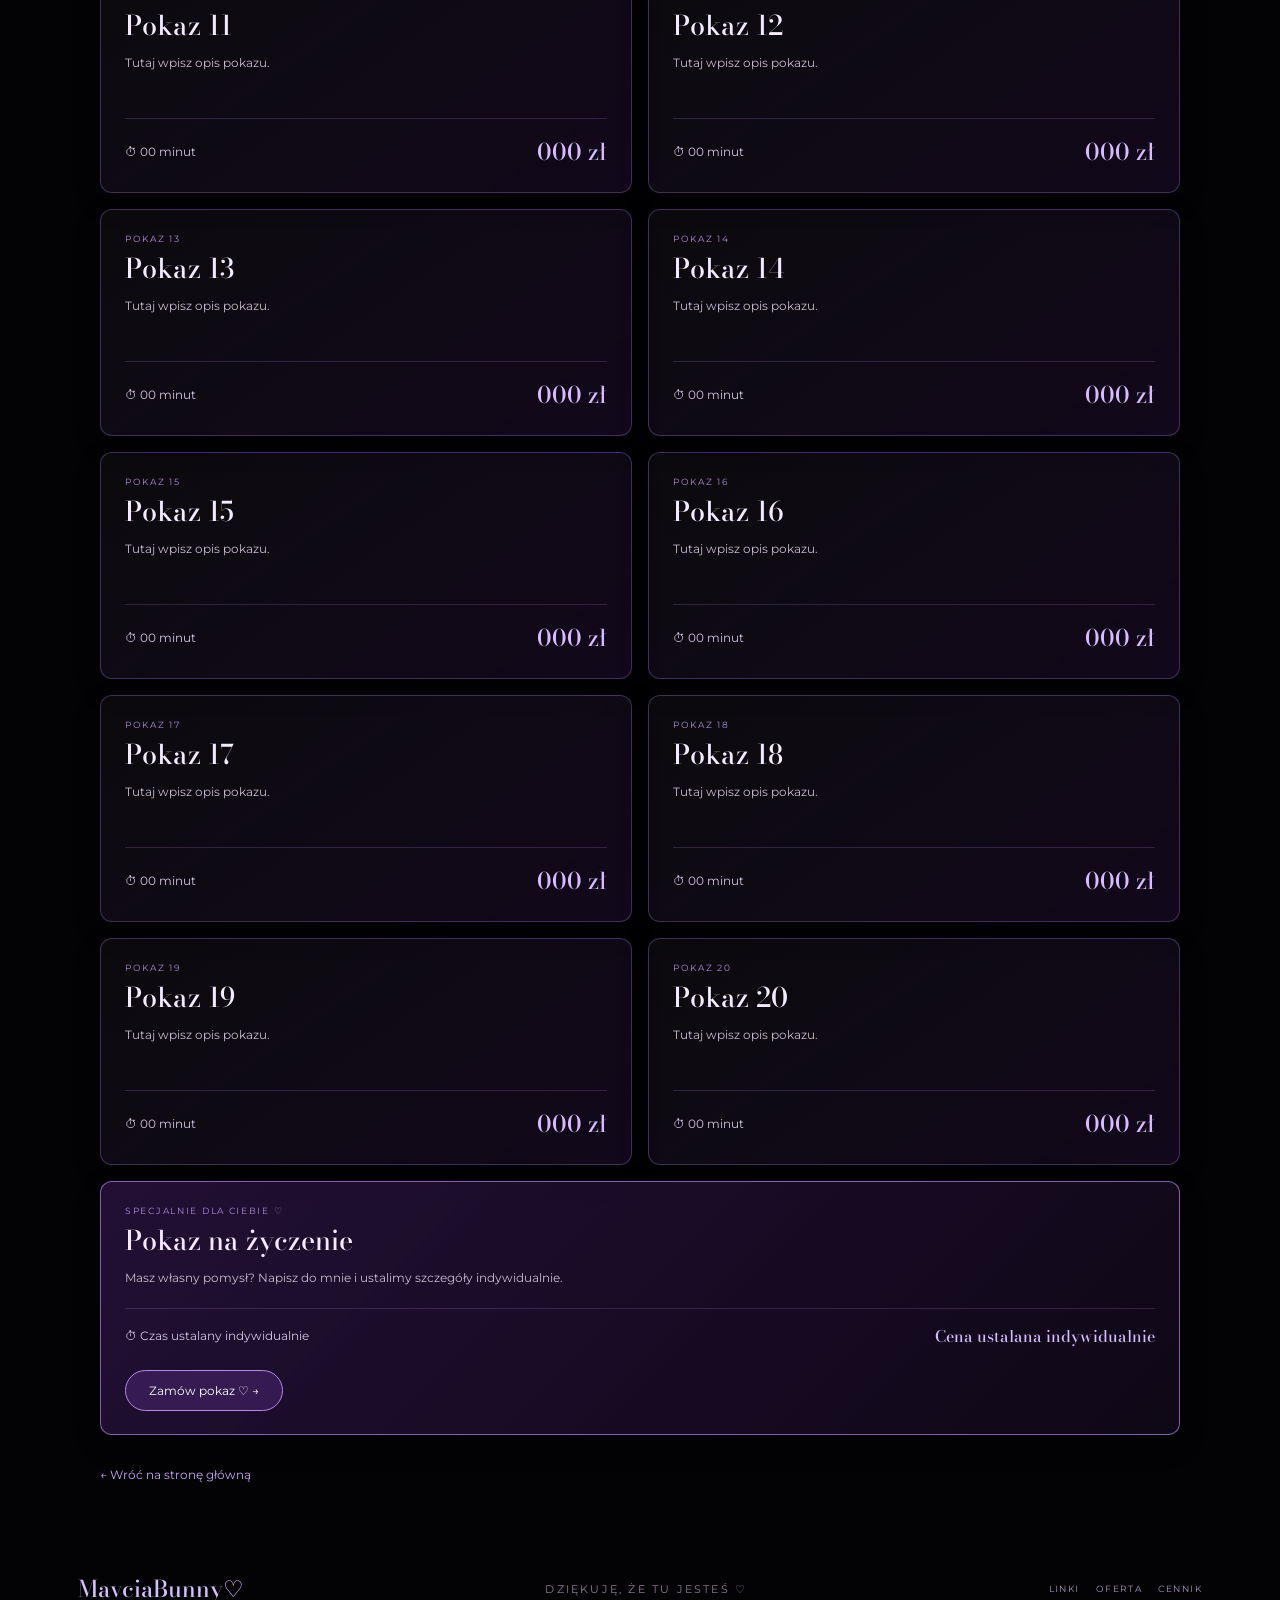
==== commit efbcb96a: "Update cennik.html" ====
--- a/cennik.html
+++ b/cennik.html
@@ -87,41 +87,41 @@
     <!-- POKAZ 04: edytuj nazwę, opis, czas i cenę poniżej -->
     <article class="price-card">
       <div class="price-card-header"><span class="price-index">POKAZ 04</span></div>
-      <h2>Pokaz 04</h2>
-      <p class="price-description">Tutaj wpisz opis pokazu.</p>
-      <div class="price-meta">
-        <span class="price-duration">⏱ 00 minut</span>
-        <strong class="price-amount">000 zł</strong>
+      <h2>pierdol mokrą cipkę</h2>
+      <p class="price-description"> Lodzik na Dildo | Ślinka na cycki | Wypinka | Jebanie mokrej cipki w różnych pozycjach</p>
+      <div class="price-meta">
+        <span class="price-duration">⏱ 9 minut</span>
+        <strong class="price-amount">100 zł</strong>
       </div>
     </article>
     <!-- POKAZ 05: edytuj nazwę, opis, czas i cenę poniżej -->
     <article class="price-card">
       <div class="price-card-header"><span class="price-index">POKAZ 05</span></div>
-      <h2>Pokaz 05</h2>
-      <p class="price-description">Tutaj wpisz opis pokazu.</p>
-      <div class="price-meta">
-        <span class="price-duration">⏱ 00 minut</span>
-        <strong class="price-amount">000 zł</strong>
+      <h2>Orgazm tak jak Lubię najbardziej!</h2>
+      <p class="price-description"> Popatrz w jaki sposób lubię robić sobie dobrze</p>
+      <div class="price-meta">
+        <span class="price-duration">⏱ 9 minut</span>
+        <strong class="price-amount">100 zł</strong>
       </div>
     </article>
     <!-- POKAZ 06: edytuj nazwę, opis, czas i cenę poniżej -->
     <article class="price-card">
       <div class="price-card-header"><span class="price-index">POKAZ 06</span></div>
-      <h2>Pokaz 06</h2>
-      <p class="price-description">Tutaj wpisz opis pokazu.</p>
-      <div class="price-meta">
-        <span class="price-duration">⏱ 00 minut</span>
-        <strong class="price-amount">000 zł</strong>
+      <h2>Pokażę Ci jaka jestem napalona i niegrzeczna!</h2>
+      <p class="price-description"> Striptiz | Klapsy w dupkę i cycki | Lodzik na dildo | Prośba o zeszmacenie i wyruchanie</p>
+      <div class="price-meta">
+        <span class="price-duration">⏱ 5 minut</span>
+        <strong class="price-amount">70 zł</strong>
       </div>
     </article>
     <!-- POKAZ 07: edytuj nazwę, opis, czas i cenę poniżej -->
     <article class="price-card">
       <div class="price-card-header"><span class="price-index">POKAZ 07</span></div>
-      <h2>Pokaz 07</h2>
-      <p class="price-description">Tutaj wpisz opis pokazu.</p>
-      <div class="price-meta">
-        <span class="price-duration">⏱ 00 minut</span>
-        <strong class="price-amount">000 zł</strong>
+      <h2>Męczenie cipki do orgazmu</h2>
+      <p class="price-description">Dildo 24cm po same jaja + Wibrator na Łechtaczkę</p>
+      <div class="price-meta">
+        <span class="price-duration">⏱ 5 minut</span>
+        <strong class="price-amount">65 zł</strong>
       </div>
     </article>
     <!-- POKAZ 08: edytuj nazwę, opis, czas i cenę poniżej -->
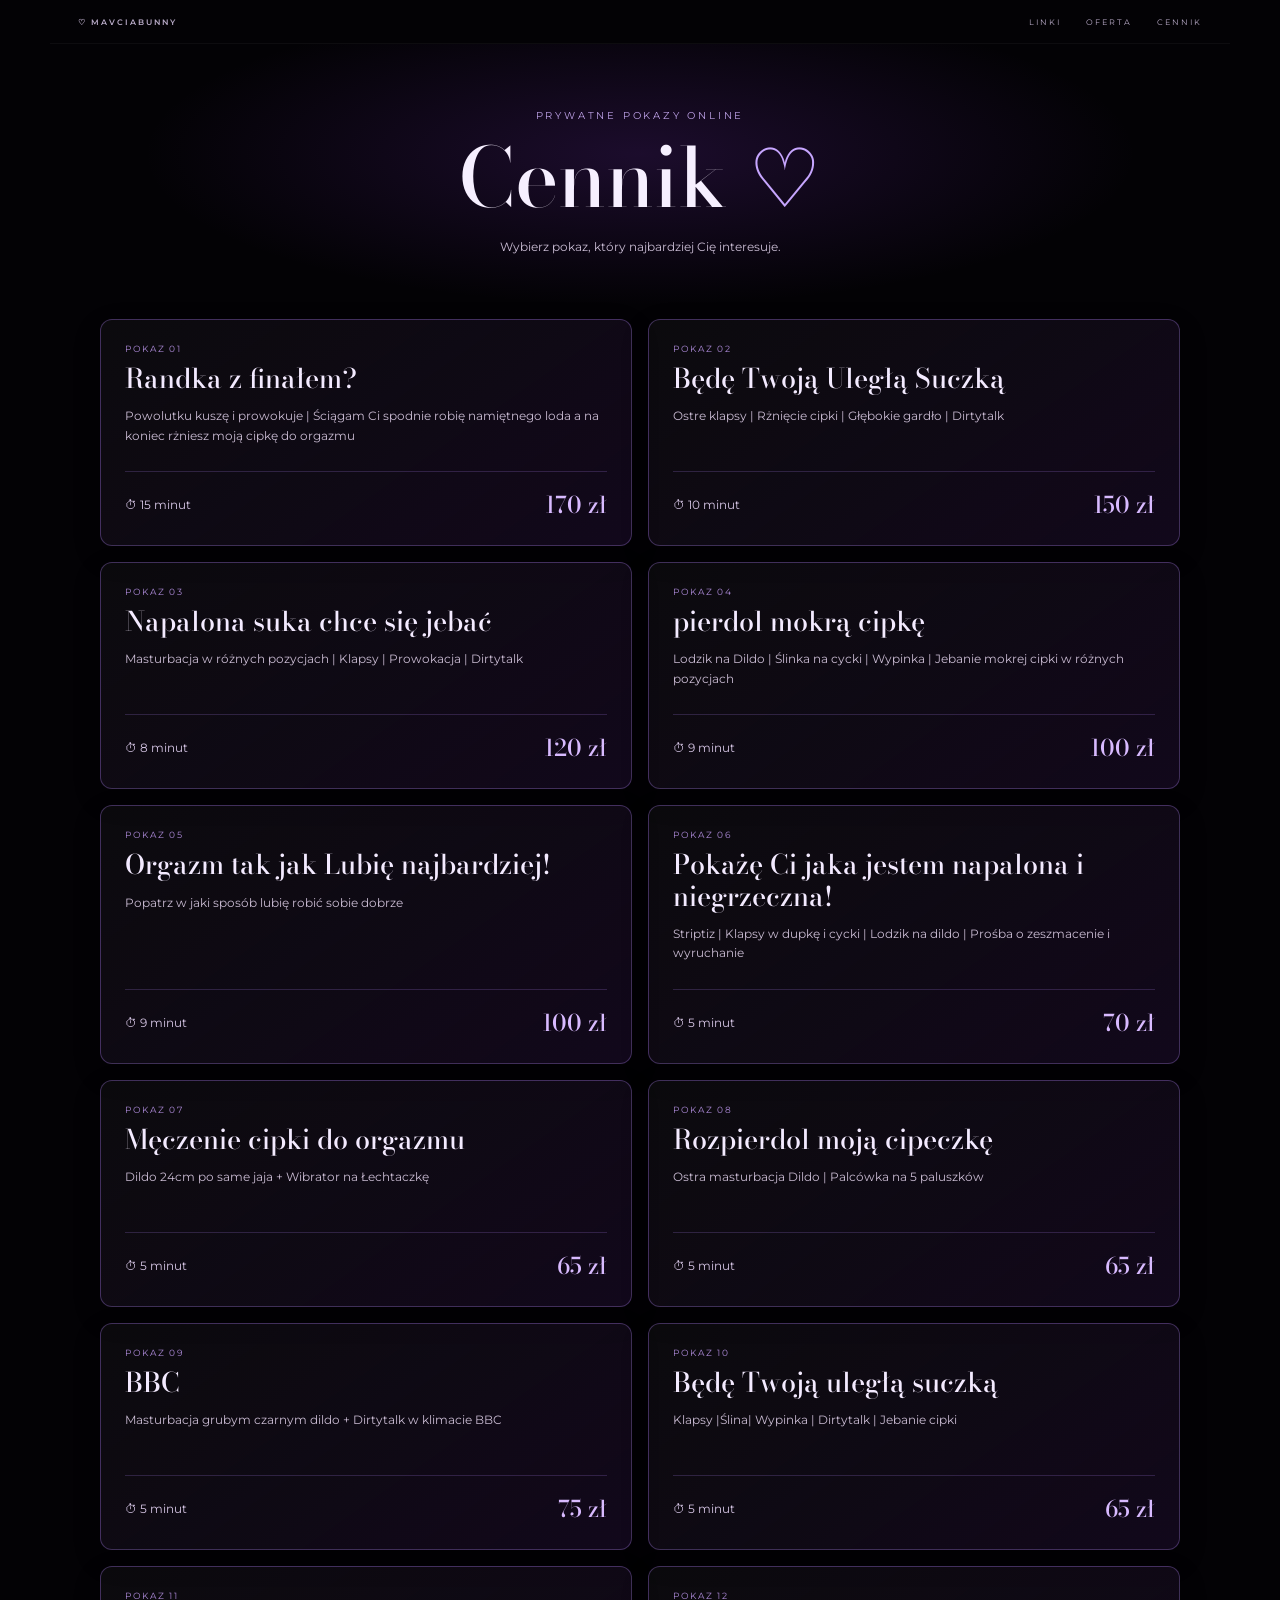
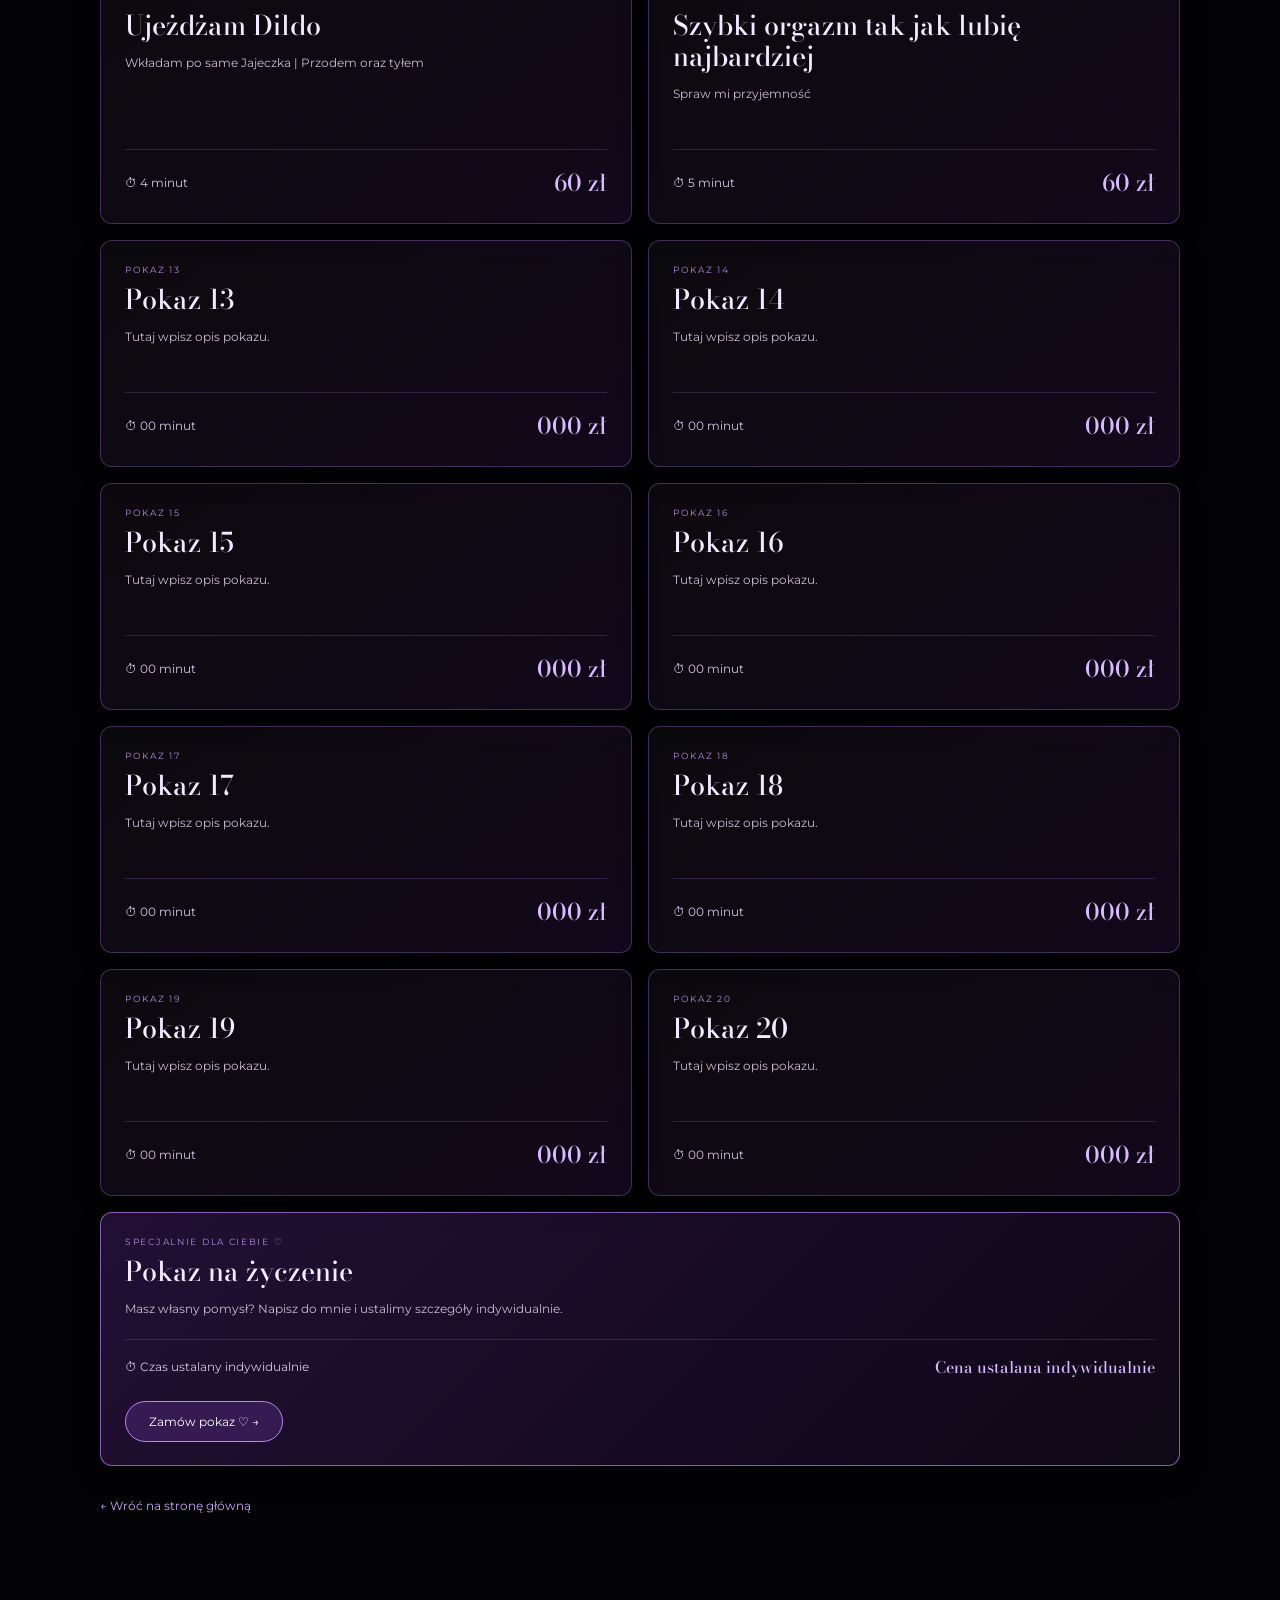
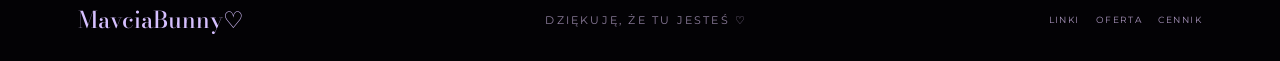
==== commit 42d3197f: "Update show names and descriptions in cennik.html" ====
--- a/cennik.html
+++ b/cennik.html
@@ -127,51 +127,51 @@
     <!-- POKAZ 08: edytuj nazwę, opis, czas i cenę poniżej -->
     <article class="price-card">
       <div class="price-card-header"><span class="price-index">POKAZ 08</span></div>
-      <h2>Pokaz 08</h2>
-      <p class="price-description">Tutaj wpisz opis pokazu.</p>
-      <div class="price-meta">
-        <span class="price-duration">⏱ 00 minut</span>
-        <strong class="price-amount">000 zł</strong>
+      <h2>Rozpierdol moją cipeczkę</h2>
+      <p class="price-description">Ostra masturbacja Dildo | Palcówka na 5 paluszków</p>
+      <div class="price-meta">
+        <span class="price-duration">⏱ 5 minut</span>
+        <strong class="price-amount">65 zł</strong>
       </div>
     </article>
     <!-- POKAZ 09: edytuj nazwę, opis, czas i cenę poniżej -->
     <article class="price-card">
       <div class="price-card-header"><span class="price-index">POKAZ 09</span></div>
-      <h2>Pokaz 09</h2>
-      <p class="price-description">Tutaj wpisz opis pokazu.</p>
-      <div class="price-meta">
-        <span class="price-duration">⏱ 00 minut</span>
-        <strong class="price-amount">000 zł</strong>
+      <h2>BBC</h2>
+      <p class="price-description">Masturbacja grubym czarnym dildo + Dirtytalk w klimacie BBC</p>
+      <div class="price-meta">
+        <span class="price-duration">⏱ 5 minut</span>
+        <strong class="price-amount">75 zł</strong>
       </div>
     </article>
     <!-- POKAZ 10: edytuj nazwę, opis, czas i cenę poniżej -->
     <article class="price-card">
       <div class="price-card-header"><span class="price-index">POKAZ 10</span></div>
-      <h2>Pokaz 10</h2>
-      <p class="price-description">Tutaj wpisz opis pokazu.</p>
-      <div class="price-meta">
-        <span class="price-duration">⏱ 00 minut</span>
-        <strong class="price-amount">000 zł</strong>
+      <h2>Będę Twoją uległą suczką</h2>
+      <p class="price-description">Klapsy |Ślina| Wypinka | Dirtytalk | Jebanie cipki</p>
+      <div class="price-meta">
+        <span class="price-duration">⏱ 5 minut</span>
+        <strong class="price-amount">65 zł</strong>
       </div>
     </article>
     <!-- POKAZ 11: edytuj nazwę, opis, czas i cenę poniżej -->
     <article class="price-card">
       <div class="price-card-header"><span class="price-index">POKAZ 11</span></div>
-      <h2>Pokaz 11</h2>
-      <p class="price-description">Tutaj wpisz opis pokazu.</p>
-      <div class="price-meta">
-        <span class="price-duration">⏱ 00 minut</span>
-        <strong class="price-amount">000 zł</strong>
+      <h2>Ujeżdżam Dildo</h2>
+      <p class="price-description">Wkładam po same Jajeczka | Przodem oraz tyłem</p>
+      <div class="price-meta">
+        <span class="price-duration">⏱ 4 minut</span>
+        <strong class="price-amount">60 zł</strong>
       </div>
     </article>
     <!-- POKAZ 12: edytuj nazwę, opis, czas i cenę poniżej -->
     <article class="price-card">
       <div class="price-card-header"><span class="price-index">POKAZ 12</span></div>
-      <h2>Pokaz 12</h2>
-      <p class="price-description">Tutaj wpisz opis pokazu.</p>
-      <div class="price-meta">
-        <span class="price-duration">⏱ 00 minut</span>
-        <strong class="price-amount">000 zł</strong>
+      <h2>Szybki orgazm tak jak lubię najbardziej</h2>
+      <p class="price-description">Spraw mi przyjemność</p>
+      <div class="price-meta">
+        <span class="price-duration">⏱ 5 minut</span>
+        <strong class="price-amount">60 zł</strong>
       </div>
     </article>
     <!-- POKAZ 13: edytuj nazwę, opis, czas i cenę poniżej -->
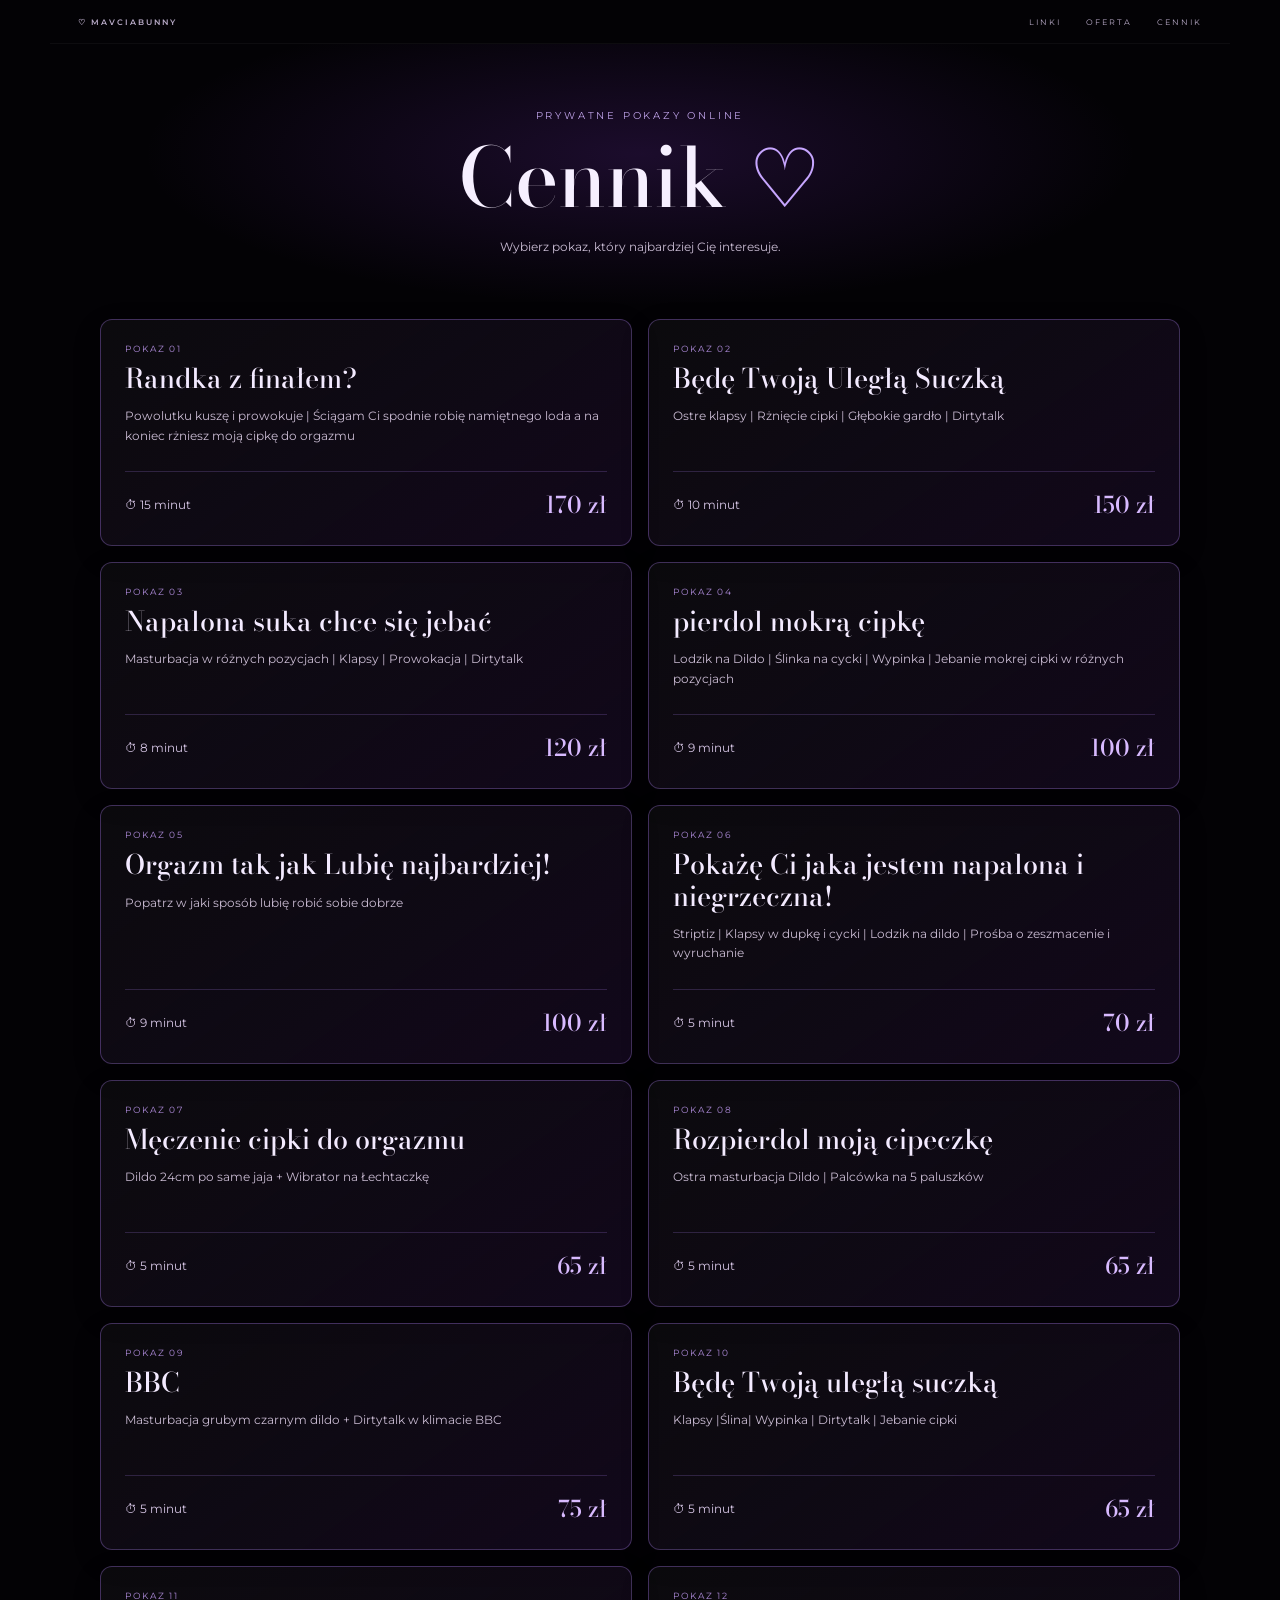
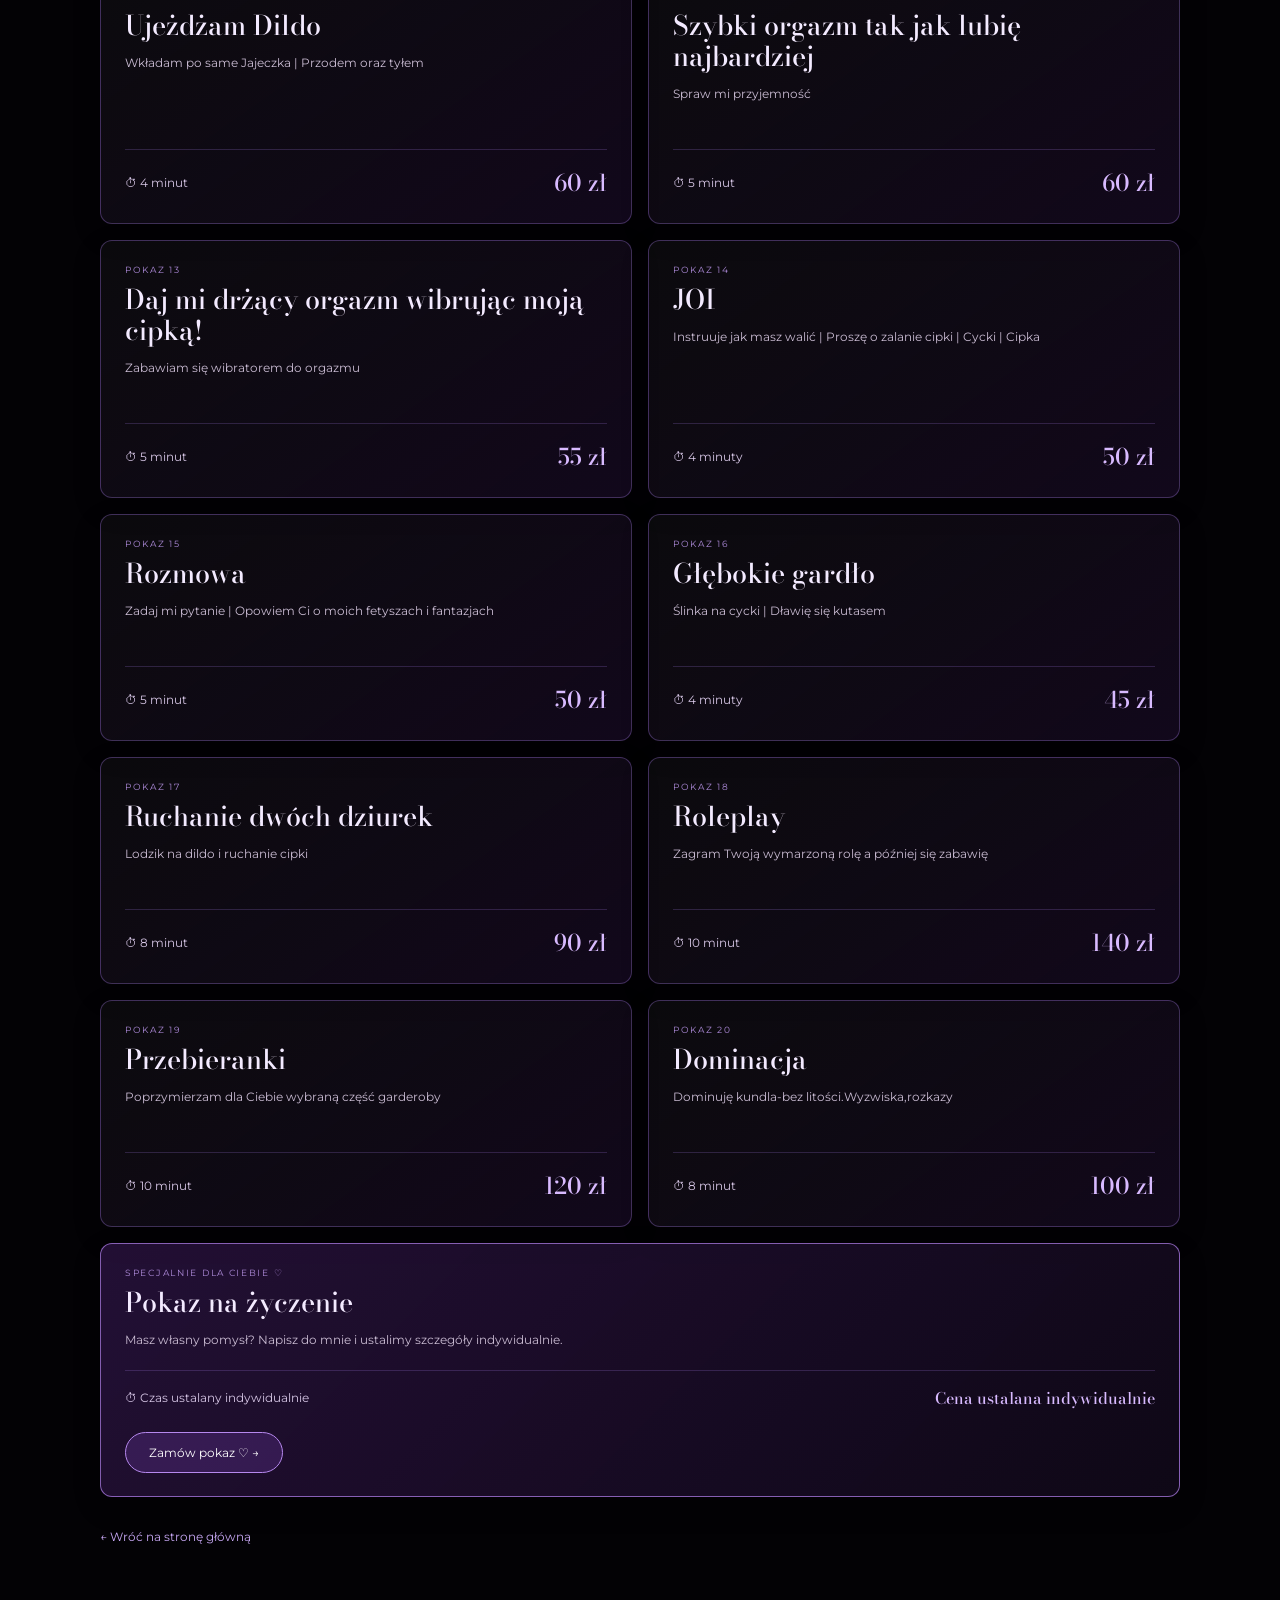
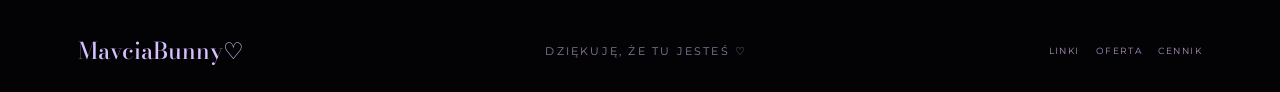
==== commit fff08924: "Update show titles and descriptions in cennik.html" ====
--- a/cennik.html
+++ b/cennik.html
@@ -177,81 +177,81 @@
     <!-- POKAZ 13: edytuj nazwę, opis, czas i cenę poniżej -->
     <article class="price-card">
       <div class="price-card-header"><span class="price-index">POKAZ 13</span></div>
-      <h2>Pokaz 13</h2>
-      <p class="price-description">Tutaj wpisz opis pokazu.</p>
-      <div class="price-meta">
-        <span class="price-duration">⏱ 00 minut</span>
-        <strong class="price-amount">000 zł</strong>
+      <h2>Daj mi drżący orgazm wibrując moją cipką!</h2>
+      <p class="price-description">Zabawiam się wibratorem do orgazmu</p>
+      <div class="price-meta">
+        <span class="price-duration">⏱ 5 minut</span>
+        <strong class="price-amount">55 zł</strong>
       </div>
     </article>
     <!-- POKAZ 14: edytuj nazwę, opis, czas i cenę poniżej -->
     <article class="price-card">
       <div class="price-card-header"><span class="price-index">POKAZ 14</span></div>
-      <h2>Pokaz 14</h2>
-      <p class="price-description">Tutaj wpisz opis pokazu.</p>
-      <div class="price-meta">
-        <span class="price-duration">⏱ 00 minut</span>
-        <strong class="price-amount">000 zł</strong>
+      <h2> JOI</h2>
+      <p class="price-description"> Instruuje jak masz walić | Proszę o zalanie cipki | Cycki | Cipka</p>
+      <div class="price-meta">
+        <span class="price-duration">⏱ 4 minuty</span>
+        <strong class="price-amount">50 zł</strong>
       </div>
     </article>
     <!-- POKAZ 15: edytuj nazwę, opis, czas i cenę poniżej -->
     <article class="price-card">
       <div class="price-card-header"><span class="price-index">POKAZ 15</span></div>
-      <h2>Pokaz 15</h2>
-      <p class="price-description">Tutaj wpisz opis pokazu.</p>
-      <div class="price-meta">
-        <span class="price-duration">⏱ 00 minut</span>
-        <strong class="price-amount">000 zł</strong>
+      <h2>Rozmowa </h2>
+      <p class="price-description">Zadaj mi pytanie | Opowiem Ci o moich fetyszach i fantazjach</p>
+      <div class="price-meta">
+        <span class="price-duration">⏱ 5 minut</span>
+        <strong class="price-amount">50 zł</strong>
       </div>
     </article>
     <!-- POKAZ 16: edytuj nazwę, opis, czas i cenę poniżej -->
     <article class="price-card">
       <div class="price-card-header"><span class="price-index">POKAZ 16</span></div>
-      <h2>Pokaz 16</h2>
-      <p class="price-description">Tutaj wpisz opis pokazu.</p>
-      <div class="price-meta">
-        <span class="price-duration">⏱ 00 minut</span>
-        <strong class="price-amount">000 zł</strong>
+      <h2>Głębokie gardło</h2>
+      <p class="price-description"> Ślinka na cycki | Dławię się kutasem</p>
+      <div class="price-meta">
+        <span class="price-duration">⏱ 4 minuty</span>
+        <strong class="price-amount">45 zł</strong>
       </div>
     </article>
     <!-- POKAZ 17: edytuj nazwę, opis, czas i cenę poniżej -->
     <article class="price-card">
       <div class="price-card-header"><span class="price-index">POKAZ 17</span></div>
-      <h2>Pokaz 17</h2>
-      <p class="price-description">Tutaj wpisz opis pokazu.</p>
-      <div class="price-meta">
-        <span class="price-duration">⏱ 00 minut</span>
-        <strong class="price-amount">000 zł</strong>
+      <h2>Ruchanie dwóch dziurek</h2>
+      <p class="price-description">Lodzik na dildo i ruchanie cipki</p>
+      <div class="price-meta">
+        <span class="price-duration">⏱ 8 minut</span>
+        <strong class="price-amount">90 zł</strong>
       </div>
     </article>
     <!-- POKAZ 18: edytuj nazwę, opis, czas i cenę poniżej -->
     <article class="price-card">
       <div class="price-card-header"><span class="price-index">POKAZ 18</span></div>
-      <h2>Pokaz 18</h2>
-      <p class="price-description">Tutaj wpisz opis pokazu.</p>
-      <div class="price-meta">
-        <span class="price-duration">⏱ 00 minut</span>
-        <strong class="price-amount">000 zł</strong>
+      <h2>Roleplay</h2>
+      <p class="price-description">Zagram Twoją wymarzoną rolę a później się zabawię</p>
+      <div class="price-meta">
+        <span class="price-duration">⏱ 10 minut</span>
+        <strong class="price-amount">140 zł</strong>
       </div>
     </article>
     <!-- POKAZ 19: edytuj nazwę, opis, czas i cenę poniżej -->
     <article class="price-card">
       <div class="price-card-header"><span class="price-index">POKAZ 19</span></div>
-      <h2>Pokaz 19</h2>
-      <p class="price-description">Tutaj wpisz opis pokazu.</p>
-      <div class="price-meta">
-        <span class="price-duration">⏱ 00 minut</span>
-        <strong class="price-amount">000 zł</strong>
+      <h2>Przebieranki</h2>
+      <p class="price-description">Poprzymierzam dla Ciebie wybraną część garderoby</p>
+      <div class="price-meta">
+        <span class="price-duration">⏱ 10 minut</span>
+        <strong class="price-amount">120 zł</strong>
       </div>
     </article>
     <!-- POKAZ 20: edytuj nazwę, opis, czas i cenę poniżej -->
     <article class="price-card">
       <div class="price-card-header"><span class="price-index">POKAZ 20</span></div>
-      <h2>Pokaz 20</h2>
-      <p class="price-description">Tutaj wpisz opis pokazu.</p>
-      <div class="price-meta">
-        <span class="price-duration">⏱ 00 minut</span>
-        <strong class="price-amount">000 zł</strong>
+      <h2>Dominacja</h2>
+      <p class="price-description">Dominuję kundla-bez litości.Wyzwiska,rozkazy</p>
+      <div class="price-meta">
+        <span class="price-duration">⏱ 8 minut</span>
+        <strong class="price-amount">100 zł</strong>
       </div>
     </article>
     <!-- POKAZ NA ŻYCZENIE -->
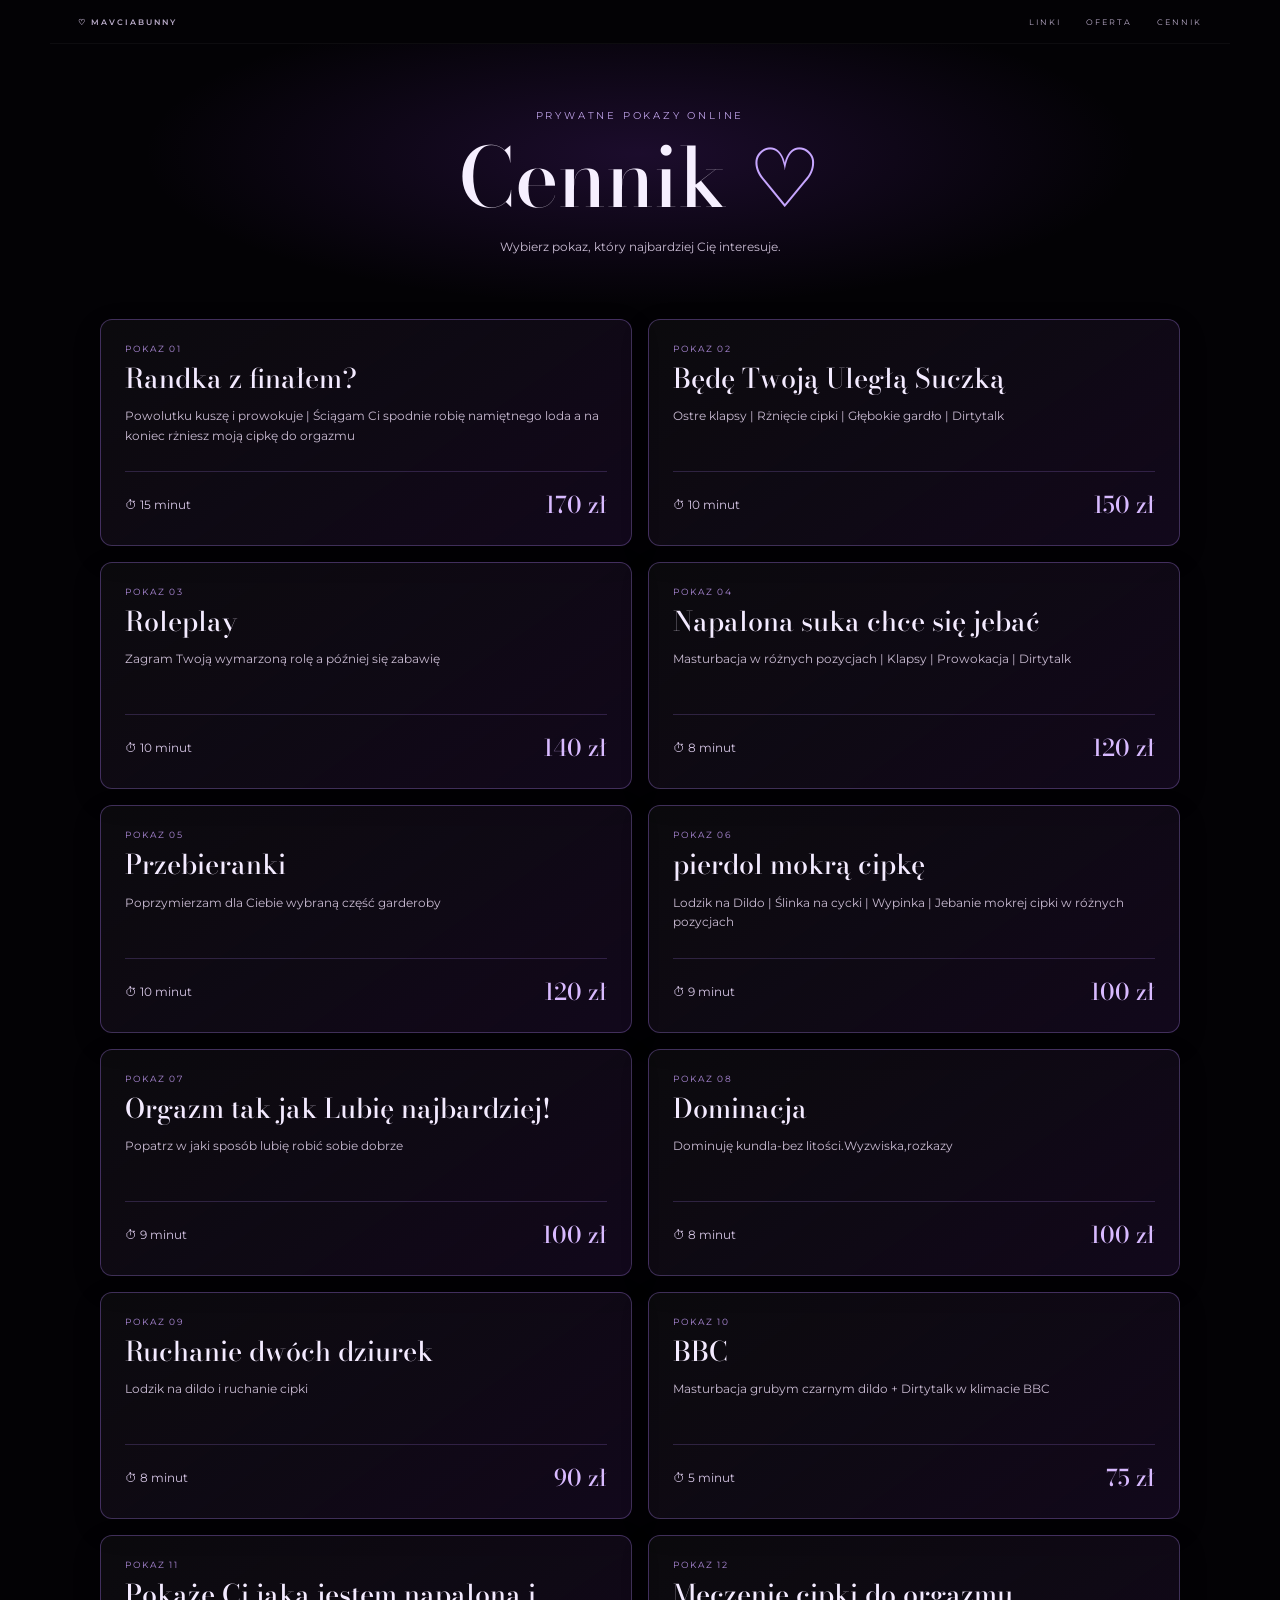
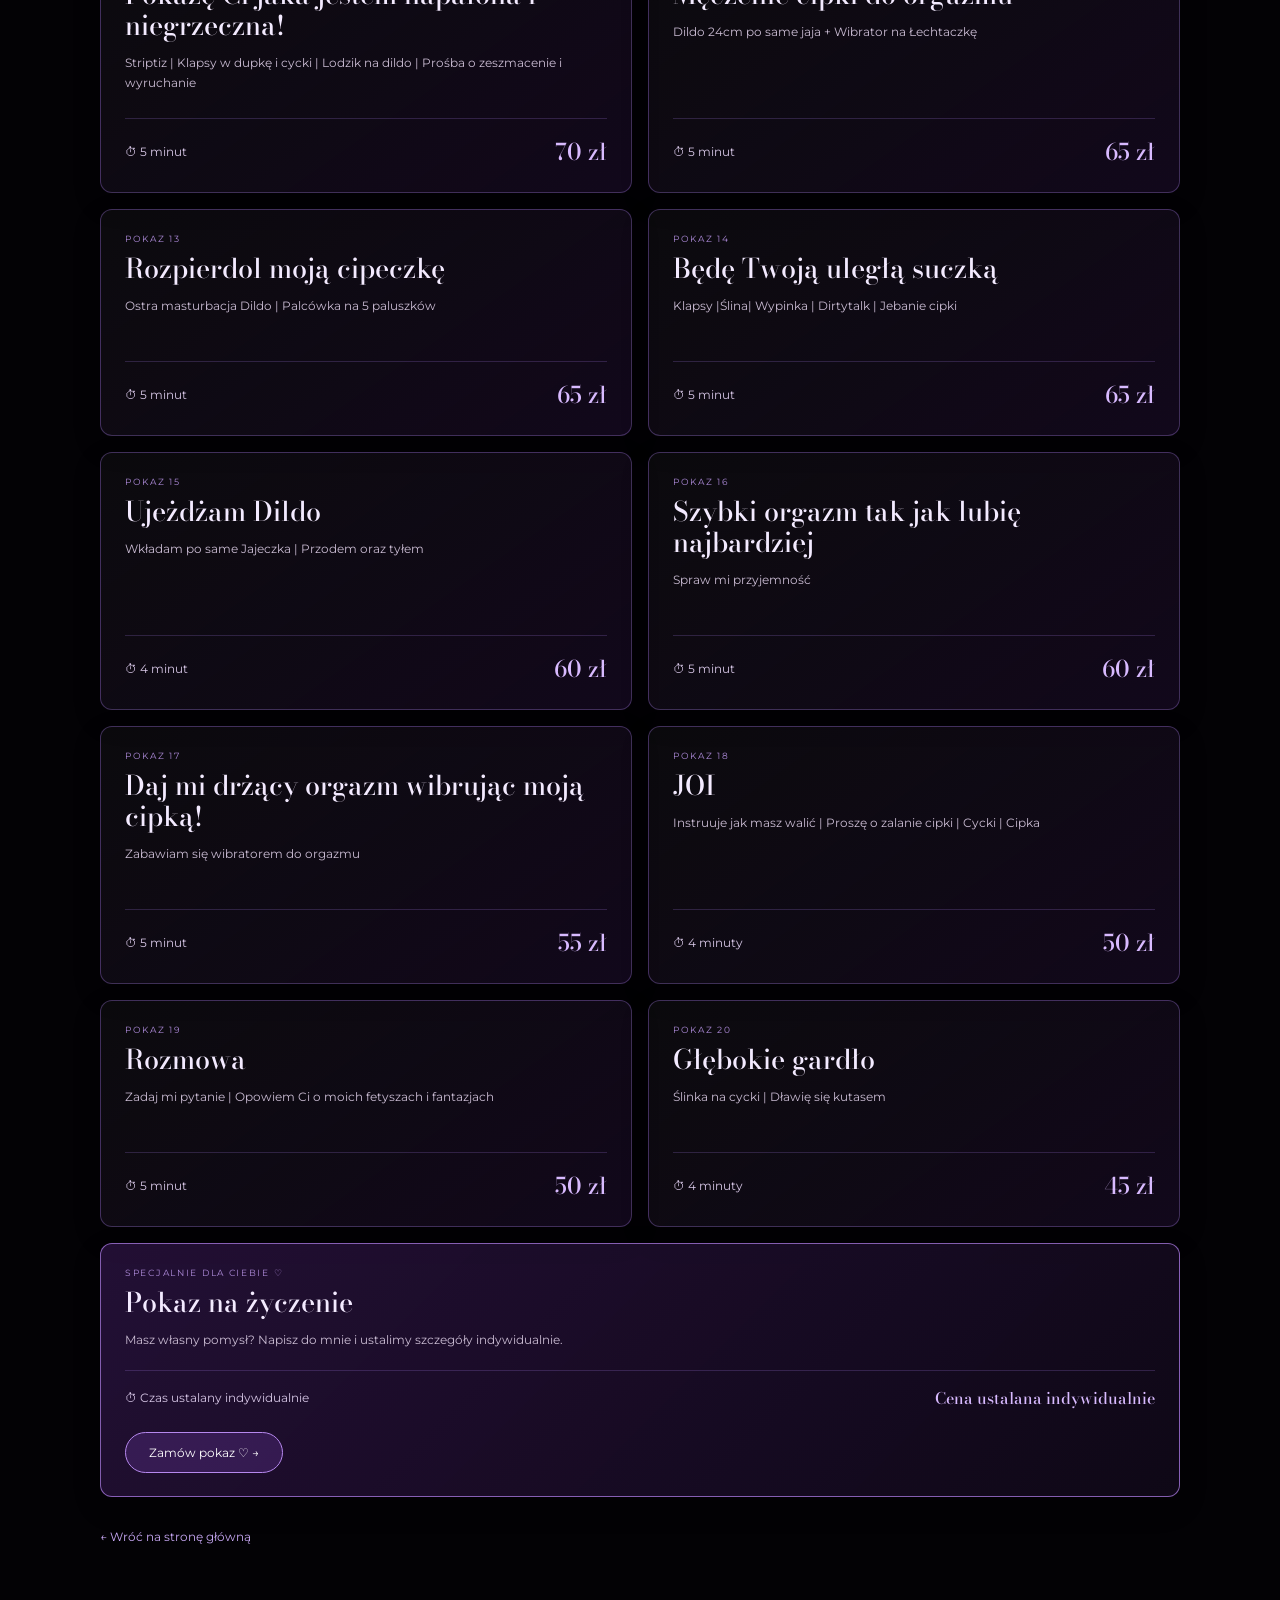
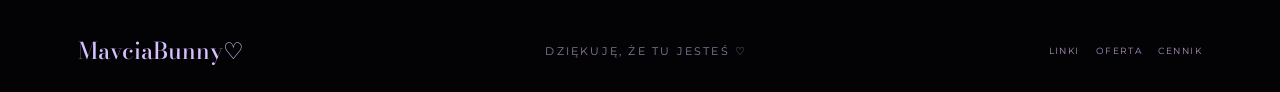
==== commit fb6c9b5f: "Implement sorting for price cards in cennik.html Added script to sort price cards and update numberi" ====
--- a/cennik.html
+++ b/cennik.html
@@ -277,5 +277,47 @@
     <a href="cennik.html">CENNIK</a>
   </div>
 </footer>
+
+<script>
+document.addEventListener("DOMContentLoaded", function () {
+
+  const grid = document.querySelector(".price-grid");
+
+  const cards = Array.from(
+    grid.querySelectorAll(".price-card:not(.price-custom)")
+  );
+
+  cards.sort((a, b) => {
+
+    const getPrice = (card) => {
+      const text = card.querySelector(".price-amount").textContent;
+      return parseFloat(text.replace(/\s/g, "").replace(",", "."));
+    };
+
+    return getPrice(b) - getPrice(a);
+
+  });
+
+  cards.forEach(card => grid.appendChild(card));
+
+  // Pokaz na życzenie zawsze na końcu
+  const custom = grid.querySelector(".price-custom");
+  if (custom) {
+    grid.appendChild(custom);
+  }
+
+  // Numeracja zgodna z nową kolejnością
+  cards.forEach((card, index) => {
+    const number = card.querySelector(".price-index");
+
+    if (number) {
+      number.textContent =
+        "POKAZ " + String(index + 1).padStart(2, "0");
+    }
+  });
+
+});
+</script>
+
 </body>
 </html>
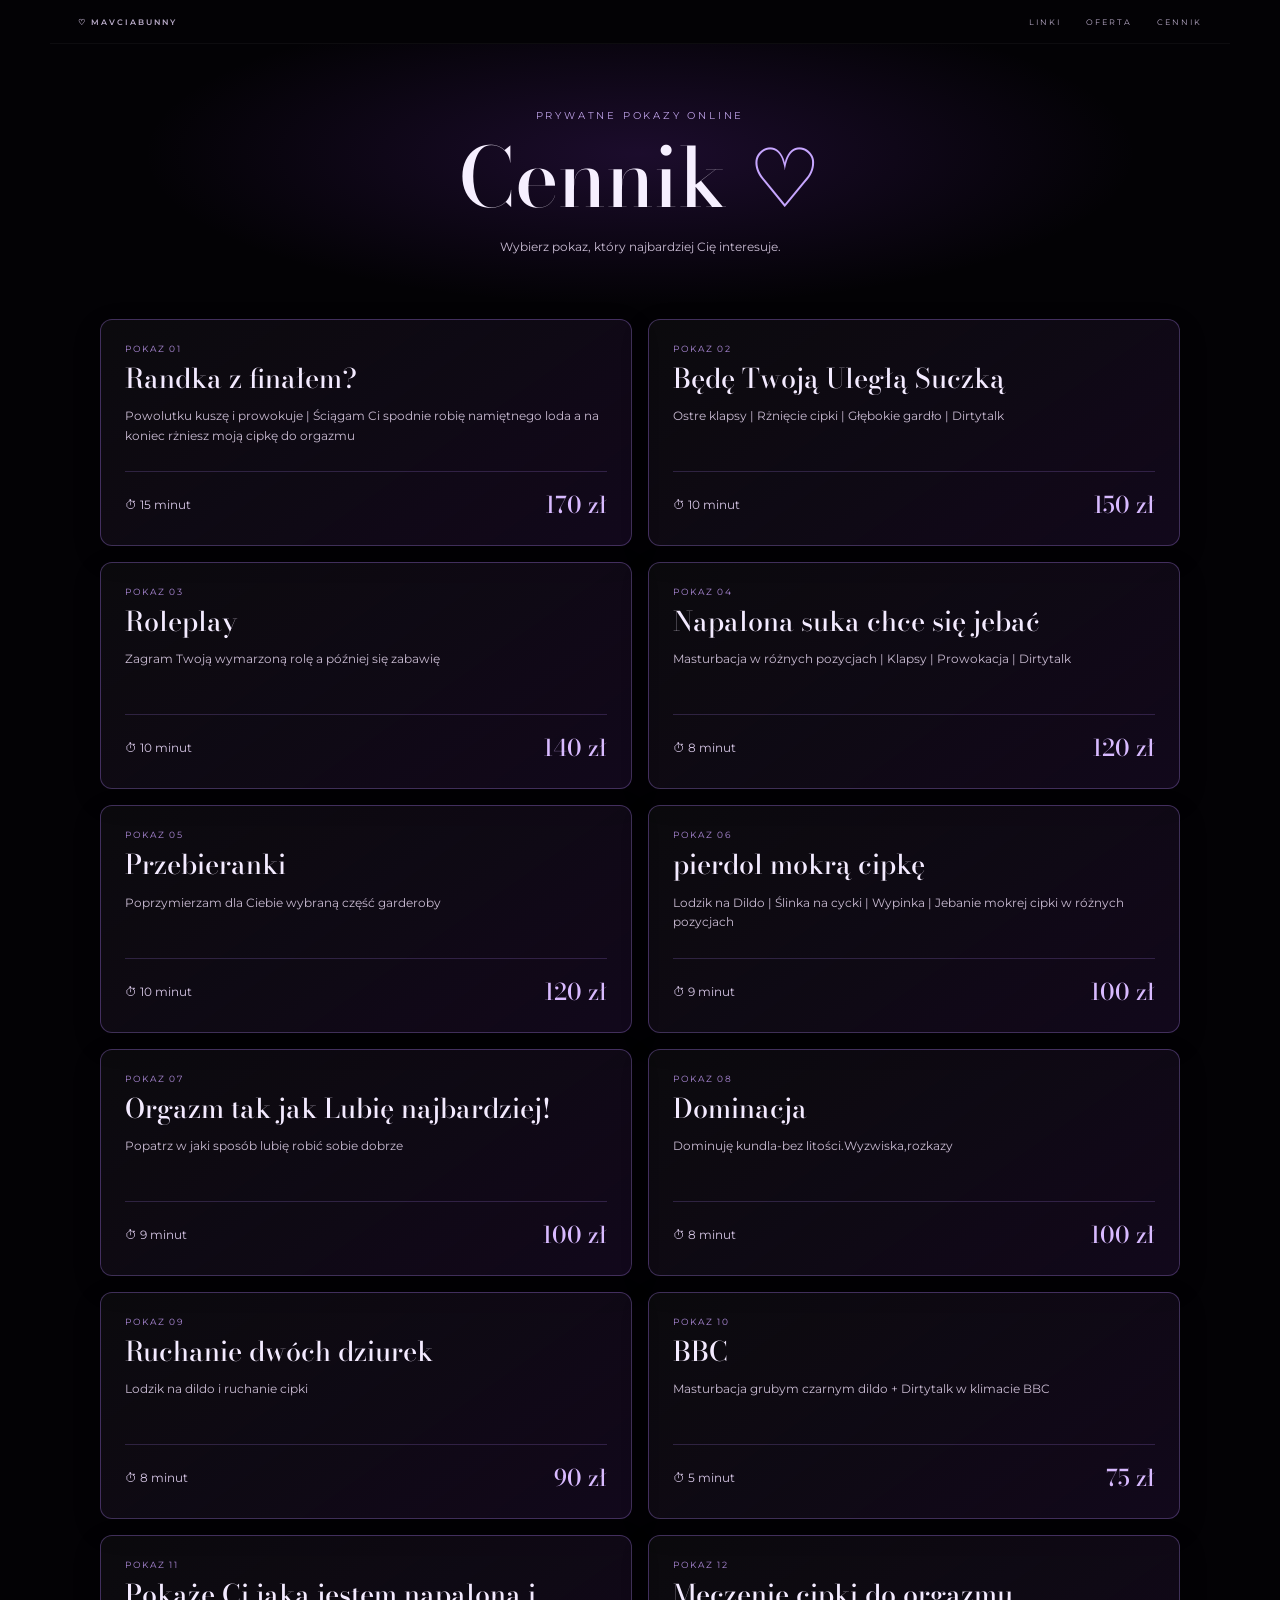
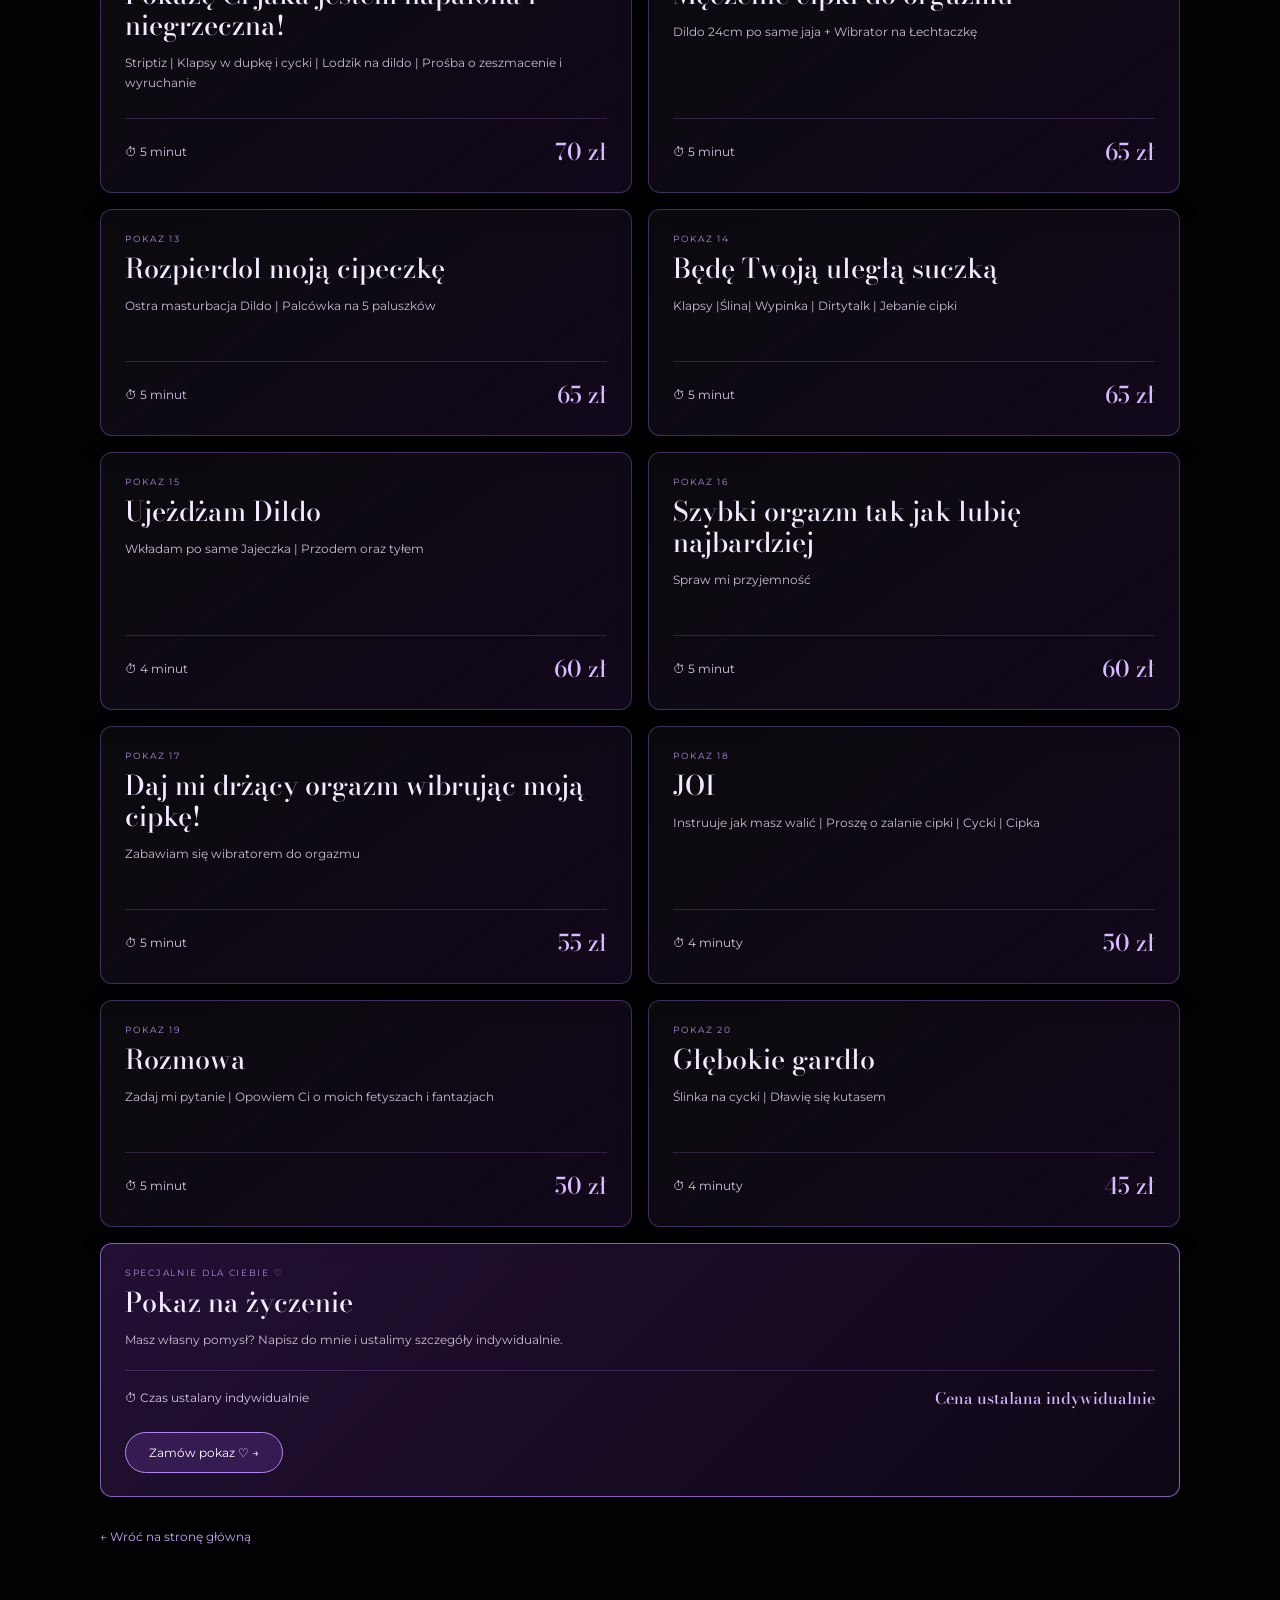
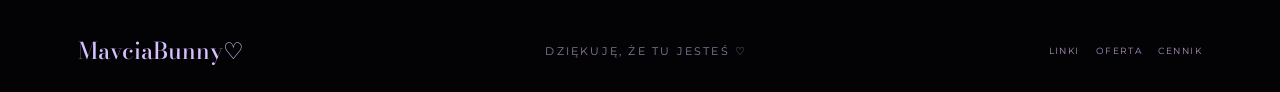
==== commit f71f8d43: "Fix typo in price card heading" ====
--- a/cennik.html
+++ b/cennik.html
@@ -177,7 +177,7 @@
     <!-- POKAZ 13: edytuj nazwę, opis, czas i cenę poniżej -->
     <article class="price-card">
       <div class="price-card-header"><span class="price-index">POKAZ 13</span></div>
-      <h2>Daj mi drżący orgazm wibrując moją cipką!</h2>
+      <h2>Daj mi drżący orgazm wibrując moją cipkę!</h2>
       <p class="price-description">Zabawiam się wibratorem do orgazmu</p>
       <div class="price-meta">
         <span class="price-duration">⏱ 5 minut</span>
